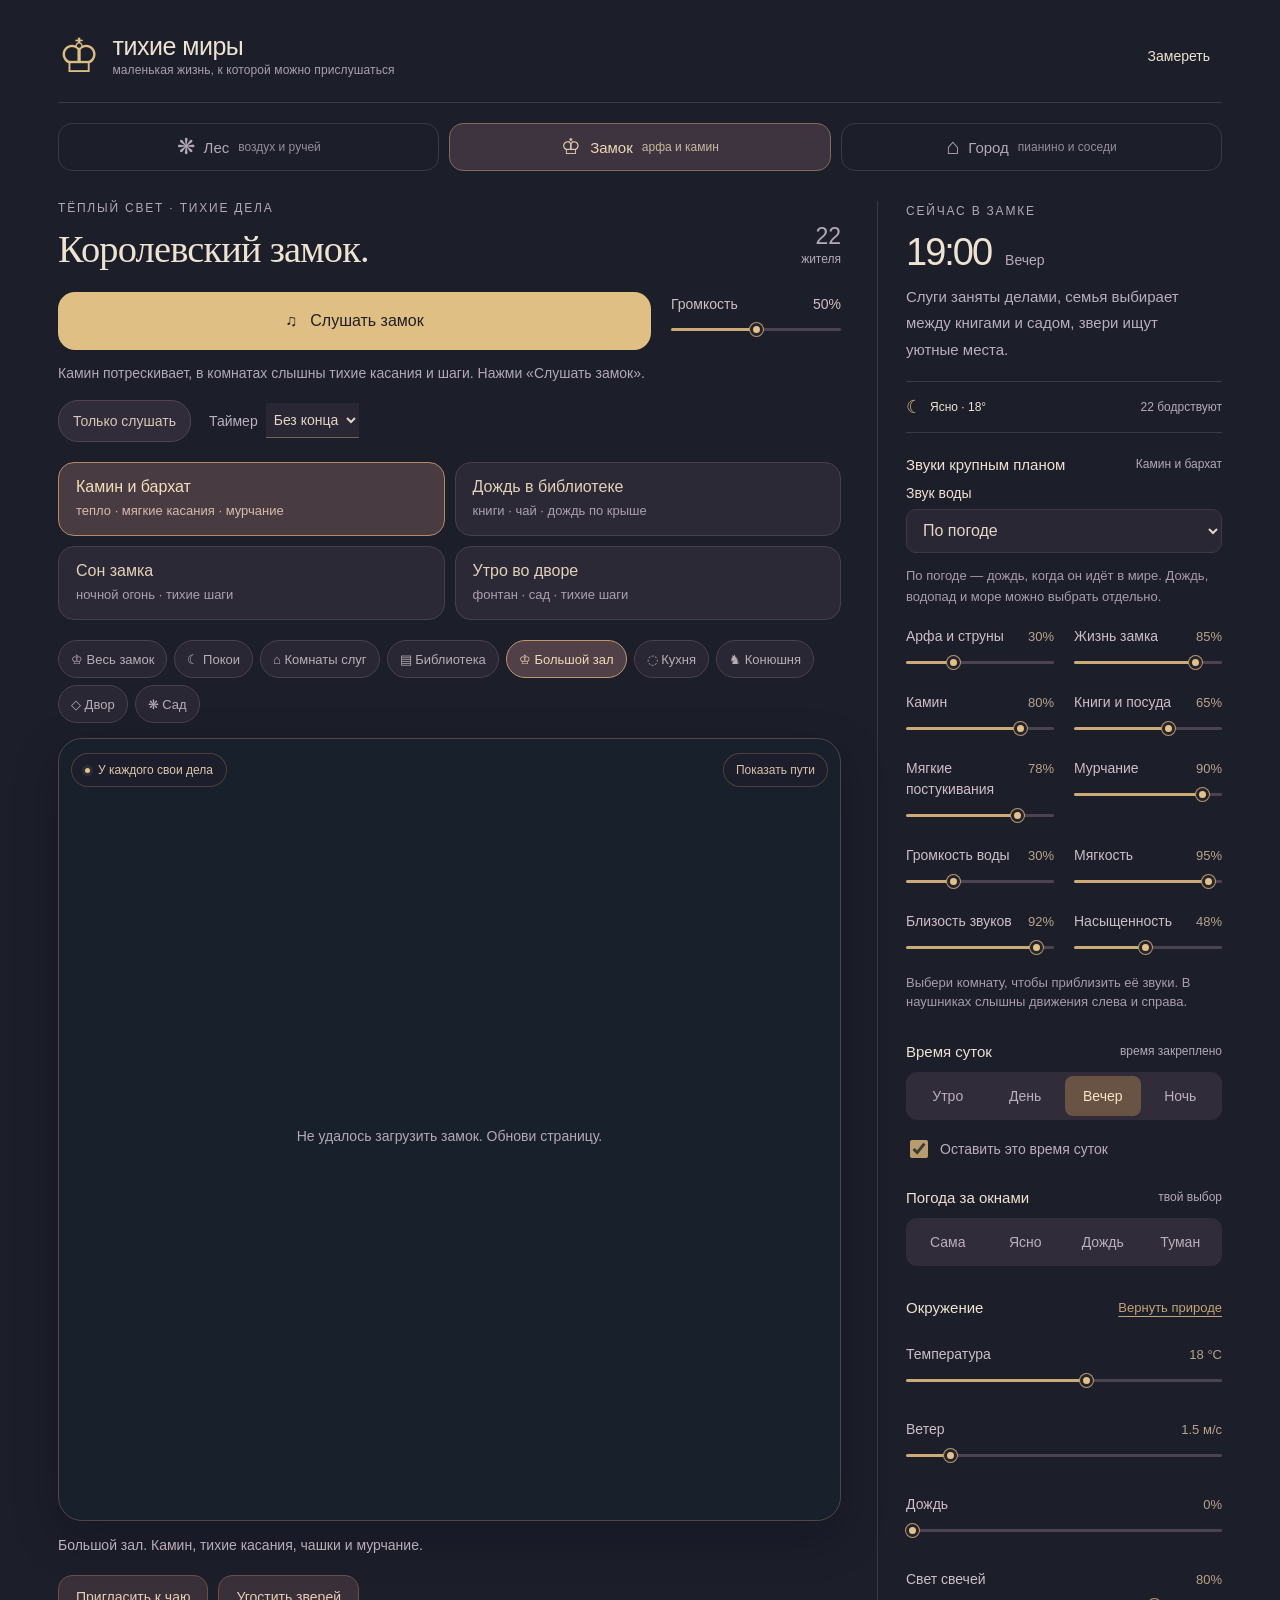
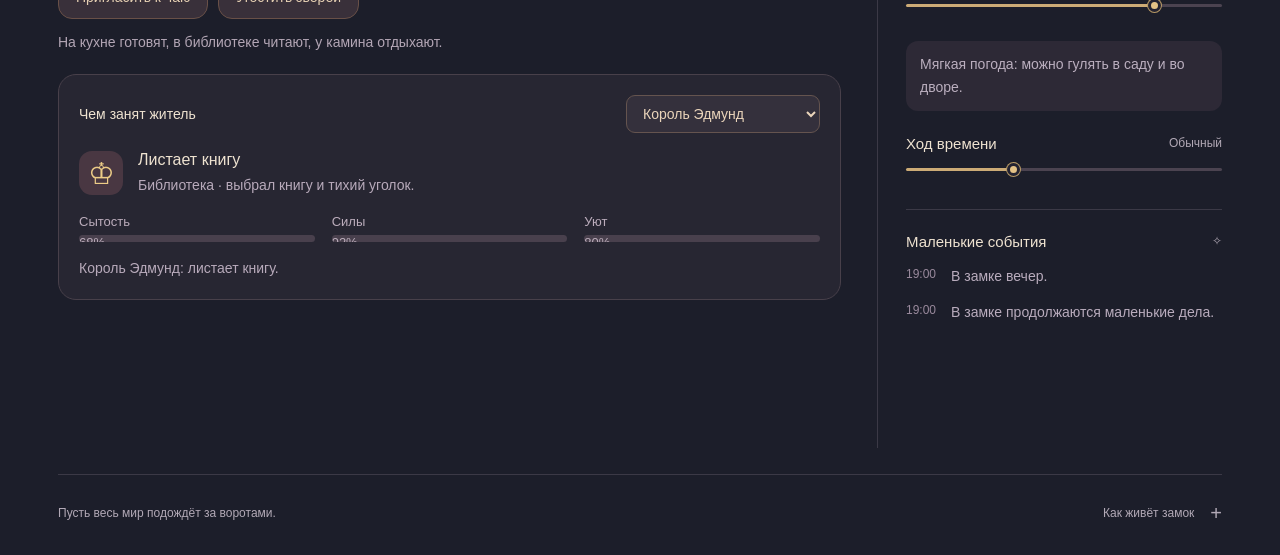
==== castle.html @ cc9b5ae7 "Publish Quiet Worlds: forest, castle and city" ====
<!doctype html>
<html lang="ru">
<head>
 <meta charset="UTF-8"><meta name="viewport" content="width=device-width, initial-scale=1, viewport-fit=cover"><meta name="theme-color" content="#1c1e2a">
 <title>Королевский замок · тихие миры</title><meta name="description" content="Живой миниатюрный замок: королевская семья, слуги и звери. Камин, книги, мягкие постукивания и тихая музыка.">
 <link rel="icon" href="data:image/svg+xml,%3Csvg xmlns='http://www.w3.org/2000/svg' viewBox='0 0 48 48'%3E%3Crect width='48' height='48' rx='12' fill='%23252736'/%3E%3Cpath d='m9 16 8 6 7-12 7 12 8-6-4 20H13Z' fill='%23ddbd83'/%3E%3C/svg%3E">
 <link rel="stylesheet" href="style.css?v=6"><link rel="stylesheet" href="castle.css?v=6"><script type="module" src="castle-app.js?v=11"></script>
<!-- Yandex.Metrika counter -->
<script type="text/javascript">
    (function(m,e,t,r,i,k,a){
        m[i]=m[i]||function(){(m[i].a=m[i].a||[]).push(arguments)};
        m[i].l=1*new Date();
        for (var j = 0; j < document.scripts.length; j++) {if (document.scripts[j].src === r) { return; }}
        k=e.createElement(t),a=e.getElementsByTagName(t)[0],k.async=1,k.src=r,a.parentNode.insertBefore(k,a)
    })(window, document,'script','https://mc.yandex.ru/metrika/tag.js?id=113103435', 'ym');

    ym(113103435, 'init', {ssr:true, webvisor:true, clickmap:true, ecommerce:"dataLayer", referrer: document.referrer, url: location.href, accurateTrackBounce:true, trackLinks:true});
</script>
<!-- /Yandex.Metrika counter -->
</head>
<body class="castle-page">
<noscript><div><img src="https://mc.yandex.ru/watch/113103435" style="position:absolute; left:-9999px;" alt="" /></div></noscript>
<div class="app-shell">
 <header class="masthead"><a class="wordmark" href="./"><span class="mark" aria-hidden="true">♔</span><span>тихие миры<span class="wordmark-sub">маленькая жизнь, к которой можно прислушаться</span></span></a><button class="quiet-button" id="pause" aria-pressed="false">Замереть</button></header>
 <nav class="world-navigation" aria-label="Выбрать мир"><a href="./"><span aria-hidden="true">❋</span> Лес <small>воздух и ручей</small></a><a href="castle.html" aria-current="page"><span aria-hidden="true">♔</span> Замок <small>арфа и камин</small></a><a href="city.html"><span aria-hidden="true">⌂</span> Город <small>пианино и соседи</small></a></nav>
 <main class="world-layout">
 <section class="world-section" aria-label="Жизнь замка">
  <div class="world-heading"><div><p class="eyebrow">ТЁПЛЫЙ СВЕТ · ТИХИЕ ДЕЛА</p><h1>Королевский замок.</h1></div><div class="world-number"><span>22</span><span>жителя</span></div></div>
  <div class="listen-bar"><button class="listen-button" id="listen" aria-pressed="false"><span aria-hidden="true">♫</span><span id="listen-text">Слушать замок</span></button><div class="volume-control"><label for="volume">Громкость <output id="volume-value">50%</output></label><input id="volume" type="range" min="0" max="100" value="50"></div></div>
  <p class="audio-note" id="audio-note" role="status">Камин потрескивает, в комнатах слышны тихие касания и шаги. Нажми «Слушать замок».</p>
  <div class="radio-tools"><button class="radio-toggle" id="radio-mode" aria-pressed="false">Только слушать</button><label for="sleep-timer">Таймер <select id="sleep-timer"><option value="0">Без конца</option><option value="15">15 минут</option><option value="30">30 минут</option><option value="60">1 час</option><option value="120">2 часа</option></select></label><output id="timer-left"></output></div>
  <div class="sound-scenes" role="group" aria-label="Атмосфера замка"><button data-preset="hearth" aria-pressed="false"><span>Камин и бархат</span><small>тепло · мягкие касания · мурчание</small></button><button data-preset="library" aria-pressed="false"><span>Дождь в библиотеке</span><small>книги · чай · дождь по крыше</small></button><button data-preset="night" aria-pressed="false"><span>Сон замка</span><small>ночной огонь · тихие шаги</small></button><button data-preset="morning" aria-pressed="false"><span>Утро во дворе</span><small>фонтан · сад · тихие шаги</small></button></div>
  <div class="room-list" id="room-list" role="group" aria-label="Где слушать"></div>
  <div class="scene-wrap castle-scene"><div class="scene-badge"><span class="live-dot"></span><span id="scene-label">В замке вечер</span></div><canvas id="world" width="1000" height="1000" role="img" aria-label="Замок в разрезе с движущимися жителями. Выбери жителя на карте или в списке под ней."></canvas><p class="scene-loading" id="scene-loading">Зажигаем свечи…</p><button class="connections-toggle" id="paths" aria-pressed="false">Показать пути</button></div>
  <p class="focus-description" id="focus-description">Весь замок. Звуки доносятся из разных комнат.</p>
  <div class="castle-actions"><button id="invite-tea">Пригласить к чаю</button><button id="feed-pets">Угостить зверей</button></div><p class="action-note" id="interaction-note" role="status">На кухне готовят, в библиотеке читают, у камина отдыхают.</p>
  <section class="agent-inspector" aria-labelledby="agent-heading"><div class="inspector-top"><h2 id="agent-heading">Чем занят житель</h2><select id="agent-select" aria-label="Выбрать жителя"></select></div><div class="agent-now"><span id="agent-glyph" aria-hidden="true">♔</span><div><p id="agent-action">Читает книгу</p><p id="agent-reason">Выбрал тихий уголок.</p></div></div><div class="needs"><div><span>Сытость</span><meter id="need-food" min="0" max="1" value=".8">80%</meter></div><div><span>Силы</span><meter id="need-energy" min="0" max="1" value=".8">80%</meter></div><div><span>Уют</span><meter id="need-comfort" min="0" max="1" value=".8">80%</meter></div></div><p class="agent-memory" id="agent-memory"></p></section>
 </section>
 <aside class="forest-panel" aria-label="Настройки замка">
  <div class="panel-intro"><p class="eyebrow">СЕЙЧАС В ЗАМКЕ</p><div class="time-row"><span id="clock">19:00</span><span class="time-period" id="period">Вечер</span></div><p class="world-summary" id="world-summary">У каждого есть свои маленькие дела.</p></div>
  <div class="weather-status"><span id="weather-symbol" aria-hidden="true">☾</span><span id="weather-description">Тихий вечер</span><span class="agent-count"><span id="awake-count">22</span> бодрствуют</span></div>
  <section class="control-section sound-mixer"><div class="control-heading"><h2>Звуки крупным планом</h2><span id="preset-name">Камин и бархат</span></div><div class="water-choice"><label for="water-mode">Звук воды</label><select id="water-mode" aria-describedby="water-help"><option value="0">По погоде</option><option value="1">Дождь по крыше</option><option value="2">Лесной водопад</option><option value="3">Морские волны</option><option value="4">Без воды</option></select><p id="water-help" class="range-help">По погоде — дождь, когда он идёт в мире. Дождь, водопад и море можно выбрать отдельно.</p></div><div class="mixer-grid" id="mixer-grid">
<div><label for="music">Арфа и струны <output id="music-value">32%</output></label><input id="music" type="range" min="0" max="100" value="32"></div>
<div><label for="world-volume">Жизнь замка <output id="world-volume-value">85%</output></label><input id="world-volume" type="range" min="0" max="100" value="85"></div>
<div><label for="fire">Камин <output id="fire-value">65%</output></label><input id="fire" type="range" min="0" max="100" value="65"></div>
<div><label for="paper">Книги и посуда <output id="paper-value">80%</output></label><input id="paper" type="range" min="0" max="100" value="80"></div>
<div><label for="fabric">Мягкие постукивания <output id="fabric-value">70%</output></label><input id="fabric" type="range" min="0" max="100" value="70"></div>
<div><label for="pets">Мурчание <output id="pets-value">72%</output></label><input id="pets" type="range" min="0" max="100" value="72"></div>
<div><label for="water">Громкость воды <output id="water-value">15%</output></label><input id="water" type="range" min="0" max="100" value="15"></div>
<div><label for="softness">Мягкость <output id="softness-value">94%</output></label><input id="softness" type="range" min="0" max="100" value="94"></div>
<div><label for="intimacy">Близость звуков <output id="intimacy-value">90%</output></label><input id="intimacy" type="range" min="0" max="100" value="90"></div>
<div><label for="detail">Насыщенность <output id="detail-value">45%</output></label><input id="detail" type="range" min="0" max="100" value="45"></div>
</div><p class="range-help">Выбери комнату, чтобы приблизить её звуки. В наушниках слышны движения слева и справа.</p></section>
  <section class="control-section"><div class="control-heading"><h2>Время суток</h2><span id="time-flow">время закреплено</span></div><div class="segments" role="group" aria-label="Время суток"><button data-time="7" aria-pressed="false">Утро</button><button data-time="13" aria-pressed="false">День</button><button data-time="19" aria-pressed="true">Вечер</button><button data-time="1" aria-pressed="false">Ночь</button></div><label class="check-label" for="hold-time"><input type="checkbox" id="hold-time" checked>Оставить это время суток</label></section>
  <section class="control-section"><div class="control-heading"><h2>Погода за окнами</h2><span id="weather-mode-label">твой выбор</span></div><div class="segments" role="group" aria-label="Погода"><button data-weather="auto" aria-pressed="false">Сама</button><button data-weather="clear" aria-pressed="true">Ясно</button><button data-weather="rain" aria-pressed="false">Дождь</button><button data-weather="fog" aria-pressed="false">Туман</button></div></section>
  <section class="control-section climate-section"><div class="control-heading"><h2>Окружение</h2><button class="text-button" id="auto-climate">Вернуть природе</button></div>
   <label for="temperature">Температура <output id="temperature-value">18 °C</output></label><input id="temperature" type="range" min="-5" max="35" value="18">
   <label for="wind">Ветер <output id="wind-value">1.5 м/с</output></label><input id="wind" type="range" min="0" max="12" step="0.5" value="1.5">
   <label for="rain-level">Дождь <output id="rain-level-value">0%</output></label><input id="rain-level" type="range" min="0" max="100" value="0">
   <label for="candles">Свет свечей <output id="candles-value">72%</output></label><input id="candles" type="range" min="0" max="100" value="72">
   <p class="climate-effect" id="climate-effect">За окнами тихо. Можно выйти в сад.</p>
  </section>
  <section class="control-section rhythm-section"><div class="control-heading"><label for="speed">Ход времени</label><output id="speed-value">Обычный</output></div><input id="speed" type="range" min="0" max="3" step="1" value="1"></section>
  <section class="journal-section"><div class="control-heading"><h2>Маленькие события</h2><span aria-hidden="true">✧</span></div><ol class="event-list" id="events"></ol></section>
 </aside>
 </main>
 <footer><span>Пусть весь мир подождёт за воротами.</span><button class="about-toggle" id="about-toggle" aria-expanded="false" aria-controls="about">Как живёт замок <span aria-hidden="true">+</span></button></footer>
 <section class="about" id="about" hidden><p>22 жителя выбирают занятия по времени суток, усталости, голоду и погоде. Повар готовит чай, дворецкий накрывает на стол, семья приходит в большой зал. Горничные поддерживают порядок, конюхи кормят и расчёсывают лошадей. Жители запоминают встречи.</p><p>Действия жителей звучат короткими касаниями книжной обложки, деревянными постукиваниями, каплями в чашке и мягкими шагами. Между ними остаются паузы. Коты мурлычут, посуда тихо звякает, а дождь стучит по крыше. Дрова негромко потрескивают: мелкие угольки, редкие щелчки и тихое пламя. Музыка складывается из неспешных арфовых мелодий в тёплом мажоре, с мягким завершением фраз и паузами. Это стилизованный синтез звуков без записанных голосов и зацикленной музыкальной дорожки.</p><p>«Близость звуков» приближает тихие детали и уменьшает эхо. «Жизнь замка» регулирует весь немузыкальный слой. Таймер плавно убавляет звук перед выключением.</p><p>Настройки сохраняются в этом браузере. Фоновое воспроизведение и работа при блокировке экрана зависят от браузера и устройства. Если звук прервался, вернись на страницу и нажми «Продолжить слушать».</p></section>
</div>
</body></html>
---- style.css ----
@font-face{font-family:ForestSans;src:local('Avenir Next'),local('Avenir'),local('Segoe UI');font-weight:100 900;font-display:swap}
:root{--paper:#f4f5ed;--ink:#233e32;--muted:#768276;--line:#dfe4d8;--green:#244d39;--lime:#dcecaa;--night:0;color-scheme:light;font-family:ForestSans,'Trebuchet MS',Arial,sans-serif;color:var(--ink);background:var(--paper);font-synthesis:none}
*{box-sizing:border-box}body{margin:0}button,a,input{-webkit-tap-highlight-color:transparent}button,input{font:inherit}button{cursor:pointer;color:inherit}button:disabled{cursor:wait;opacity:.75}button:focus-visible,a:focus-visible,input:focus-visible{outline:3px solid #748d4d;outline-offset:4px}button{border:0}a{color:inherit}.app-shell{max-width:1450px;margin:auto;padding:32px 58px 20px}.masthead{display:flex;align-items:center;justify-content:space-between;padding-bottom:28px;border-bottom:1px solid var(--line)}.wordmark{display:flex;gap:13px;align-items:center;text-decoration:none;font-size:25px;letter-spacing:-1px;font-weight:500}.mark{font-family:Georgia,serif;font-size:47px;font-weight:400;line-height:1;color:#486d3e}.wordmark-sub{display:block;font-size:12px;line-height:1.6;letter-spacing:.1px;font-weight:400;color:var(--muted)}.quiet-button{display:flex;align-items:center;gap:8px;background:transparent;padding:12px;font-size:14px}.quiet-button svg{width:18px;height:18px}.quiet-button[aria-pressed=true]{background:#e3e9d9;border-radius:30px}.world-layout{display:grid;grid-template-columns:minmax(0,1fr) 345px;gap:52px;padding:40px 0 26px}.world-section{min-width:0}.world-heading{display:flex;align-items:flex-end;justify-content:space-between;gap:16px}.eyebrow{font-size:12px;letter-spacing:1.8px;font-weight:500;margin:0 0 13px;color:var(--muted)}h1{font-family:Georgia,'Times New Roman',serif;font-size:clamp(34px,3.45vw,52px);font-weight:400;letter-spacing:-1.4px;line-height:1.1;margin:0}.world-number{font-size:14px;white-space:nowrap;padding-bottom:4px}.world-number span{color:var(--muted)}.scene-wrap{position:relative;isolation:isolate;width:100%;aspect-ratio:1.18;margin-top:16px;border-radius:38px;overflow:hidden;background:#f4f5ed;transition:background 3s}.scene-wrap:before{content:'';position:absolute;z-index:0;inset:3% 5%;border-radius:50%;background:radial-gradient(ellipse,#e8eee0 0%,transparent 69%);pointer-events:none}.scene-wrap canvas{position:absolute;width:100%;height:100%;inset:0;z-index:1;touch-action:manipulation;cursor:crosshair}.scene-badge{position:absolute;left:16px;top:22px;z-index:2;display:flex;gap:8px;align-items:center;background:#ffffffa8;backdrop-filter:blur(12px);padding:9px 13px;border:1px solid #e4e9db;border-radius:30px;font-size:12px;color:#53614c}.live-dot{height:5px;width:5px;border-radius:50%;background:#6e9c47;box-shadow:0 0 0 3px #709d4e13}.touch-hint{position:absolute;bottom:13px;left:50%;transform:translateX(-50%);z-index:3;display:flex;align-items:center;gap:8px;white-space:nowrap;background:#ffffffb5;border:1px solid #e0e6d7;border-radius:30px;padding:10px 16px;font-size:14px;backdrop-filter:blur(9px);transition:background .2s,box-shadow .2s}.touch-hint:hover{background:#fff;box-shadow:0 5px 20px #233e3210}.touch-hint svg{height:18px;width:18px}.scene-loading{position:absolute;left:0;right:0;top:48%;text-align:center;font-size:14px;color:var(--muted);z-index:2}.scene-selected{position:absolute;bottom:64px;left:50%;transform:translateX(-50%);z-index:3;padding:7px 13px;border-radius:16px;color:#f5f9ed;background:#244d39e0;font-size:12px;white-space:nowrap}.night-stars{position:absolute;z-index:2;right:26px;top:30px;font-size:26px;color:#e5efa8;opacity:var(--night);transition:opacity 2s;pointer-events:none}.listen-bar{display:flex;align-items:center;gap:28px;padding:7px 18px 0}.listen-button{flex:1;min-width:230px;display:flex;gap:13px;justify-content:center;align-items:center;min-height:58px;padding:15px 21px;background:var(--green);color:#f5f9ed;border-radius:17px;font-size:16px;transition:background .2s,transform .2s}.listen-button:hover{background:#365e42;transform:translateY(-1px)}.listen-button svg{width:21px;height:21px;flex-shrink:0}.listen-arrow{font-size:22px;margin-left:auto;color:#cee998}.listen-button[aria-pressed=true]{background:#d8eaaa;color:#28432d}.volume-control{width:170px;flex-shrink:0}.volume-control label{display:flex;align-items:center;justify-content:space-between;font-size:12px;margin-bottom:5px;color:#66745e}.volume-control output{font-variant-numeric:tabular-nums;color:var(--ink)}input[type=range]{-webkit-appearance:none;appearance:none;background:transparent;cursor:pointer;height:26px;width:100%;margin:0;accent-color:#577749;--fill:45%}input[type=range]::-webkit-slider-runnable-track{height:3px;border-radius:5px;background:linear-gradient(to right,#789257 0 var(--fill),#d8dfce var(--fill) 100%)}input[type=range]::-moz-range-track{height:3px;background:#d8dfce;border-radius:5px}input[type=range]::-moz-range-progress{height:3px;background:#789257}input[type=range]::-webkit-slider-thumb{-webkit-appearance:none;width:13px;height:13px;margin-top:-5px;border-radius:50%;background:#577749;border:3px solid var(--paper);box-shadow:0 0 0 1px #718957}input[type=range]::-moz-range-thumb{width:9px;height:9px;border-radius:50%;background:#577749;border:2px solid var(--paper)}.audio-note{font-size:12px;color:var(--muted);margin:13px 18px 0;line-height:1.6;min-height:20px}.forest-panel{border-left:1px solid var(--line);padding-left:34px;align-self:stretch}.panel-intro .eyebrow{margin-top:3px}.time-row{display:flex;align-items:baseline;gap:14px;margin-top:18px}.time-row>span:first-child{font-size:43px;font-weight:400;letter-spacing:-2px;font-variant-numeric:tabular-nums}.time-period{font-size:14px;color:#728067}.world-summary{font-size:14px;line-height:1.75;min-height:48px;margin:10px 0 18px;color:#65745e;max-width:290px}.weather-status{display:flex;align-items:center;gap:8px;font-size:12px;padding:14px 0;border-top:1px solid var(--line);border-bottom:1px solid var(--line)}#weather-symbol{font-size:18px;color:#8c9d4c}#weather-description{flex:1}.agent-count{color:var(--muted);white-space:nowrap}.control-section{padding-top:24px}.control-heading{display:flex;align-items:center;justify-content:space-between;gap:8px;margin-bottom:12px}.control-heading h2,.control-heading label{font-size:14px;font-weight:500;margin:0}.control-heading>span,.control-heading>output{font-size:12px;color:var(--muted)}.segments{display:grid;grid-template-columns:repeat(4,minmax(0,1fr));background:#e9eddf;border-radius:11px;padding:4px;gap:2px}.segments button{padding:10px 2px;min-height:40px;border-radius:8px;background:transparent;font-size:12px;color:#68765d;transition:background .2s,color .2s,box-shadow .2s}.segments button:hover{background:#f6f8f0}.segments button.selected{background:#fff;color:var(--green);box-shadow:0 1px 4px #20311912}.rhythm-section{padding-top:24px}.rhythm-section .control-heading{margin-bottom:5px}.range-caption{display:flex;justify-content:space-between;font-size:12px;color:#839078}.journal-section{margin-top:26px;padding-top:23px;border-top:1px solid var(--line)}.journal-section .control-heading{margin-bottom:8px}.control-heading .journal-flower{color:#80944e;font-size:24px;line-height:18px}.event-list{list-style:none;margin:0;padding:0;min-height:137px}.event-list li{display:grid;grid-template-columns:35px 1fr;gap:10px;font-size:12px;line-height:1.6;padding:7px 0;color:#52624b;animation:arrive .5s ease both}.event-list time{font-variant-numeric:tabular-nums;color:#929c88}.forest-note{display:flex;gap:12px;align-items:center;color:#7b896f;margin-top:14px}.forest-note>span{font-size:36px;line-height:1;color:#91a369}.forest-note p{font-size:12px;line-height:1.6;margin:0}footer{border-top:1px solid var(--line);padding:19px 0 2px;display:flex;align-items:center;justify-content:space-between;gap:15px;color:var(--muted);font-size:12px}.about-toggle{padding:8px 0;background:transparent;font-size:12px;display:flex;gap:16px;align-items:center}.about-toggle span{font-size:20px}.about{max-width:750px;font-size:14px;line-height:1.8;color:#6b7862;margin-top:15px}.credit{font-size:12px}.is-paused .live-dot{background:#b39157}.is-night .scene-badge{color:#d4ddc1;background:#243f34b0;border-color:#52655466}.is-night .touch-hint{background:#344b3ee6;color:#edf1dc;border-color:#74846577}.is-night .scene-wrap{background:#293d35}.is-night .scene-wrap:before{background:none}button svg{pointer-events:none}[hidden]{display:none!important}@keyframes arrive{from{opacity:0;transform:translateY(4px)}to{opacity:1;transform:translateY(0)}}
@media(min-width:1450px){.scene-wrap{aspect-ratio:1.28}.world-layout{gap:65px}}
@media(max-width:1100px){.app-shell{padding:25px 30px 18px}.world-layout{gap:28px;grid-template-columns:minmax(0,1fr) 310px}.forest-panel{padding-left:25px}.listen-bar{gap:18px;padding-inline:0}.volume-control{width:115px}.listen-button{min-width:190px}.scene-wrap{aspect-ratio:1}.audio-note{margin-inline:0}}
@media(max-width:780px){.app-shell{padding:21px 22px 22px}.masthead{padding-bottom:19px}.wordmark{font-size:23px}.wordmark-sub{font-size:12px}.mark{font-size:40px}.quiet-button{padding:10px 2px 10px 10px}.quiet-button span{font-size:12px}.world-layout{display:block;padding-top:29px}.world-heading .eyebrow{font-size:12px;letter-spacing:1.5px;margin-bottom:9px}h1{font-size:39px}.world-number{font-size:12px}.scene-wrap{aspect-ratio:1.1;margin-top:8px;border-radius:28px}.scene-badge{top:15px;left:4px;font-size:12px;padding:7px 10px}.listen-bar{gap:19px;margin-top:12px}.listen-button{min-width:0;min-height:55px;font-size:14px;padding:14px 16px;gap:10px;border-radius:14px}.listen-arrow{font-size:19px}.volume-control{width:110px}.audio-note{font-size:12px;margin-top:11px}.forest-panel{border-left:0;padding:28px 0 0;margin-top:26px;border-top:1px solid var(--line);display:grid;grid-template-columns:1fr 1fr;column-gap:25px}.panel-intro{grid-column:1/-1;position:relative}.panel-intro .eyebrow{margin-bottom:10px}.time-row{margin:0;position:absolute;right:0;top:-4px;gap:8px}.time-row>span:first-child{font-size:31px;letter-spacing:-1px}.time-period{font-size:12px}.world-summary{max-width:none;min-height:0;margin:18px 0 16px;font-size:14px}.weather-status{grid-column:1/-1;font-size:12px}.control-section{padding-top:24px}.control-heading{align-items:baseline}.control-heading>span{display:none}.control-heading h2{font-size:14px}.segments{gap:0;padding:3px;border-radius:10px}.segments button{font-size:12px;min-height:42px;padding:9px 0}.rhythm-section{grid-column:1/-1}.rhythm-section .control-heading>output{display:block}.journal-section{grid-column:1/-1;margin-top:23px}.event-list{min-height:130px}.event-list li{font-size:14px;grid-template-columns:41px 1fr}.event-list time{font-size:12px}.forest-note{grid-column:1/-1;margin-top:9px}.forest-note p br{display:none}footer{align-items:flex-start;flex-direction:column;gap:4px;font-size:12px;padding-top:16px}.about-toggle{min-height:36px}.night-stars{right:16px;top:22px}}
@media(max-width:390px){.app-shell{padding-inline:16px}h1{font-size:35px}.wordmark-sub{max-width:175px;font-size:12px;letter-spacing:-.3px}.forest-panel{column-gap:14px}.time-period{display:none}.listen-bar{gap:12px}.volume-control{width:92px}.listen-arrow{display:none}.listen-button{padding-inline:12px}.scene-badge{max-width:90%}.touch-hint{font-size:12px}}
@media(prefers-reduced-motion:reduce){*,*:before,*:after{animation:none!important;transition:none!important}}
.segments button{font-size:14px}.volume-control label{font-size:14px}.audio-note{font-size:14px}.event-list li{font-size:14px}.event-list time{font-size:12px}.world-summary{font-size:15px}.forest-note p{font-size:14px}.control-heading h2,.control-heading label{font-size:15px}.touch-hint{font-size:14px}
@media(max-width:780px){.control-section{grid-column:1/-1}.control-heading>span{display:block}.segments button{font-size:14px}.listen-button{font-size:15px}.audio-note{font-size:13px}.control-heading h2,.control-heading label{font-size:15px}.forest-note p{font-size:14px}.volume-control label{font-size:12px}}
.world-heading h1{font-size:clamp(32px,3.1vw,45px)}.world-number{display:flex;flex-direction:column;align-items:flex-end;gap:2px;font-size:23px}.world-number span:last-child{font-size:12px}.connections-toggle{position:absolute;z-index:4;right:13px;top:20px;background:#173c30c9;color:#e4edc8;border:1px solid #b0c59a50;border-radius:20px;padding:9px 12px;font-size:12px}.connections-toggle[aria-pressed=false]{background:#eef1e3cf;color:#415839}.scene-badge{background:#193d30ce;color:#dbe8bd;border-color:#b0c59a50}.scene-wrap{background:#ced5c8}.species-legend{display:flex;flex-wrap:wrap;gap:8px 17px;padding:22px 18px 16px;color:#64725c;font-size:12px}.species-legend span{display:flex;align-items:center;gap:5px}.species-legend i{font-style:normal;font-size:17px;text-shadow:0 0 1px #29412b}.agent-inspector{margin:0 18px;padding:20px;background:#e8eedf;border:1px solid #d9e2cb;border-radius:18px}.inspector-top{display:flex;align-items:center;justify-content:space-between;gap:12px}.inspector-top h2{font-size:14px;font-weight:500;margin:0}.inspector-top select{border:1px solid #d5ddc8;border-radius:9px;background:#f8faef;padding:9px 12px;color:#365134;font-size:14px;max-width:180px}.agent-now{display:flex;align-items:center;gap:15px;margin:18px 0}.agent-now>span{height:44px;width:44px;display:grid;place-items:center;flex-shrink:0;border-radius:13px;background:#264b37;font-size:30px;color:#dae899}.agent-now p{margin:0;font-size:16px}#agent-reason{margin-top:5px;font-size:13px;line-height:1.6;color:#6d7b61}.needs{display:grid;grid-template-columns:repeat(3,1fr);gap:17px}.needs>div{display:flex;flex-direction:column;gap:6px;font-size:12px;color:#708063}meter{width:100%;height:7px;border:0;appearance:none;-webkit-appearance:none;background:#d5dec8;border-radius:5px;overflow:hidden}meter::-webkit-meter-bar{background:#d5dec8;border:0;height:6px;border-radius:5px}meter::-webkit-meter-optimum-value{background:#829e5e}meter::-moz-meter-bar{background:#829e5e}.agent-memory{font-size:12px;color:#6a795b;line-height:1.6;margin:15px 0 0}.ecosystem-pulse{display:grid;grid-template-columns:1fr 1fr;gap:16px;padding-top:16px}.ecosystem-pulse>div{display:flex;align-items:center;justify-content:space-between;font-size:12px;color:#7d896e}.ecosystem-pulse strong{font-weight:500;font-size:14px;color:#526b40;font-variant-numeric:tabular-nums}.sound-mixer{padding-bottom:4px}.sound-mixer>label{display:flex;justify-content:space-between;align-items:center;font-size:14px;color:#647658;margin-top:8px}.sound-mixer output{font-size:12px;color:#879376}.journal-section{margin-top:22px}.event-list{min-height:190px}.event-list li{cursor:pointer}.event-list li:hover{color:#254d36}.scene-wrap .night-stars{display:none}.time-row>span:first-child{font-size:38px}.world-summary{min-height:0}.panel-intro .time-row{margin-top:10px}
@media(max-width:1100px){.connections-toggle{top:58px;right:10px}.agent-inspector{margin-inline:0}.species-legend{padding-inline:0}}
@media(max-width:780px){.world-heading h1{font-size:34px;letter-spacing:-1px;max-width:260px}.world-number{font-size:23px}.scene-wrap{aspect-ratio:1}.connections-toggle{top:13px;right:5px;padding:8px 10px}.scene-badge{max-width:calc(100% - 125px);line-height:1.4;font-size:11px}.inspector-top{flex-wrap:wrap}.inspector-top select{max-width:none;flex:1;min-width:130px}.inspector-top h2{font-size:14px}.agent-inspector{padding:16px}.species-legend{gap:7px 13px;font-size:12px}.agent-now p{font-size:16px}.needs{gap:12px}.ecosystem-pulse{grid-column:1/-1}.sound-mixer{grid-column:1/-1;display:grid;grid-template-columns:1fr 1fr;gap:0 22px}.sound-mixer .control-heading{grid-column:1/-1}.sound-mixer>label:nth-of-type(1){grid-column:1;grid-row:2}.sound-mixer>input:nth-of-type(1){grid-column:1;grid-row:3}.sound-mixer>label:nth-of-type(2){grid-column:2;grid-row:2}.sound-mixer>input:nth-of-type(2){grid-column:2;grid-row:3}.panel-intro .time-row{margin-top:0}.event-list{min-height:160px}.world-layout{padding-bottom:20px}}
/* Radio: the play control and sound scenes are the first activity on the page. */
.world-heading{margin-bottom:22px}.listen-bar{padding:0;gap:20px}.audio-note{margin:12px 0 0;font-size:14px;line-height:1.6}.radio-tools{display:flex;align-items:center;flex-wrap:wrap;gap:10px 18px;margin:15px 0 20px;font-size:14px}.radio-tools label{display:flex;align-items:center;gap:8px;color:#66765e}.radio-tools select{font:inherit;color:var(--ink);background:transparent;border:0;border-bottom:1px solid #bccbb0;padding:8px 4px}.radio-tools output{color:#708168;font-size:13px}.radio-toggle{background:#e3ead8;border:1px solid #d2dec6;border-radius:20px;padding:10px 14px;font-size:14px;min-height:42px}.radio-toggle[aria-pressed=true]{background:#dbe8cb}.sound-scenes{display:grid;grid-template-columns:repeat(2,minmax(0,1fr));gap:10px;margin-bottom:20px}.sound-scenes button{padding:15px 17px;min-height:74px;text-align:left;border-radius:16px;border:1px solid #d8e1ce;background:#eef2e7;transition:background .25s,border-color .25s}.sound-scenes span{display:block;font-size:16px;color:#355037}.sound-scenes small{display:block;font-size:13px;margin-top:6px;line-height:1.4;color:#76816c}.sound-scenes button[aria-pressed=true]{background:#254c38;border-color:#254c38}.sound-scenes button[aria-pressed=true] span{color:#eff3df}.sound-scenes button[aria-pressed=true] small{color:#c1d0af}.scene-wrap{margin-top:0}.world-actions{display:flex;align-items:center;gap:14px;margin:15px 0 5px}.world-actions button{border-radius:22px;padding:11px 15px;border:1px solid #d0ddc3;background:#e9efdf;flex-shrink:0;font-size:14px}.world-actions span{font-size:13px;line-height:1.5;color:#76816c}.sound-mixer{display:block}.mixer-grid{display:grid;grid-template-columns:repeat(2,minmax(0,1fr));gap:9px 20px}.mixer-grid .wide{grid-column:1/-1}.mixer-grid label,.climate-section>label{display:flex;align-items:baseline;justify-content:space-between;gap:8px;font-size:14px;color:#52674a;line-height:1.5}.mixer-grid output,.climate-section output{font-size:13px;color:#738765;white-space:nowrap;font-variant-numeric:tabular-nums}.mixer-grid input{height:32px}.range-help{font-size:13px;line-height:1.5;color:#7b896e;margin:0 0 3px}.check-label{display:flex;align-items:center;gap:9px;margin-top:13px;font-size:14px;color:#637558;cursor:pointer;min-height:32px}.check-label input{width:18px;height:18px;accent-color:#4d7040;flex-shrink:0}.climate-section>label{margin-top:18px}.climate-section input[type=range]{height:32px}.text-button{background:transparent;color:#567346;padding:8px 0;font-size:13px;text-decoration:underline;text-underline-offset:4px;min-height:36px}.climate-effect{font-size:14px;line-height:1.65;color:#6e7d62;background:#e9efdf;border-radius:12px;padding:12px 14px;margin:15px 0 0}.radio-mode .agent-inspector,.radio-mode .species-legend,.radio-mode .journal-section,.radio-mode .ecosystem-pulse{display:none}.radio-mode .forest-note{margin-top:24px}.radio-mode .connections-toggle{opacity:.85}select:focus-visible{outline:3px solid #748d4d;outline-offset:3px}.control-heading>span{font-size:13px;line-height:1.4;text-align:right}.scene-badge{font-size:12px}.world-layout{padding-top:30px}
@media(max-width:780px){.world-layout{padding-top:24px}.world-heading{margin-bottom:20px}.world-heading h1{font-size:38px}.listen-bar{position:relative;margin-top:0;gap:16px}.listen-button{min-height:55px;font-size:16px}.volume-control{width:100px}.volume-control label{font-size:13px;flex-wrap:wrap;gap:3px}.radio-tools{gap:7px 13px;margin:10px 0 16px}.radio-tools label{font-size:13px}.radio-toggle{font-size:13px;padding:9px 12px}.sound-scenes{gap:8px;margin-bottom:16px}.sound-scenes button{padding:13px 12px;min-height:78px}.sound-scenes span{font-size:15px}.sound-scenes small{font-size:12px}.forest-panel{margin-top:23px;padding-top:24px}.sound-mixer{display:block}.mixer-grid{gap:10px 22px}.mixer-grid label,.climate-section>label{font-size:15px}.world-actions{flex-wrap:wrap;gap:8px}.world-actions span{font-size:13px}.world-actions button{min-height:42px}.radio-mode .scene-wrap{aspect-ratio:1.12}.radio-mode .world-actions{margin-bottom:0}.climate-section{grid-column:1/-1}.climate-effect{font-size:14px}.wordmark-sub{font-size:12px}.scene-badge{font-size:12px}.radio-tools output:empty{display:none}}
@media(max-width:380px){.sound-scenes span{font-size:14px}.sound-scenes button{padding-inline:10px}.radio-tools{column-gap:10px}.radio-tools label{gap:3px}.world-heading h1{font-size:34px}}
.world-navigation{display:flex;gap:10px;flex-wrap:wrap;padding-top:20px}.world-navigation a{display:flex;align-items:center;gap:9px;padding:12px 16px;min-height:46px;text-decoration:none;font-size:15px;border:1px solid var(--line);border-radius:14px;color:var(--muted)}.world-navigation a[aria-current=page]{background:#e1ebd6;color:#365231;border-color:#ceddc0}.world-navigation a>span{font-size:22px;line-height:1}.world-navigation small{font-size:12px;opacity:.8}.sound-scenes .immersion-preset{grid-column:1/-1;min-height:64px;background:#e3ead8}.sound-scenes .immersion-preset[aria-pressed=true]{background:#254c38}.world-navigation a:focus-visible{outline:3px solid #a7ae89;outline-offset:3px}
@media(max-width:780px){.world-navigation{display:grid;grid-template-columns:1fr 1fr;gap:8px;padding-top:17px}.world-navigation a{padding:10px 11px;font-size:14px;flex-wrap:wrap;gap:5px 7px;line-height:1.45}.world-navigation small{flex-basis:100%;padding-left:25px}.world-navigation a>span{font-size:18px}.sound-scenes .immersion-preset span{font-size:16px}}
/* Three radio destinations stay within one row on phones. */
.world-navigation a{flex:1;justify-content:center}.world-navigation small{white-space:nowrap}
@media(max-width:780px){.world-navigation{grid-template-columns:repeat(3,minmax(0,1fr))}.world-navigation a{padding:10px 5px;justify-content:center;font-size:14px}.world-navigation small{padding-left:0;text-align:center;font-size:10px;line-height:1.4}.world-navigation a>span{font-size:17px}}

.water-choice{display:grid;grid-template-columns:1fr;gap:8px;margin:0 0 18px}.water-choice>label{font-size:14px;color:var(--ink)}.water-choice select{width:100%;min-height:44px;padding:10px 12px;font:inherit;font-size:16px;border:1px solid var(--line);border-radius:10px;color:var(--ink);background:var(--paper)}.water-choice .range-help{font-size:13px;line-height:1.6;margin:0;color:var(--muted)}
---- castle.css ----
body.castle-page{--paper:#1c1e2a;--ink:#eee2d0;--muted:#b2a9b6;--line:#3b3946;--green:#b18b55;--lime:#e3c693;color-scheme:dark;color:var(--ink);background:var(--paper)}.castle-page .masthead{padding-bottom:22px}.castle-page .mark{color:#dbbd86}.castle-page .wordmark{letter-spacing:-.5px}.castle-page .wordmark-sub{max-width:330px;color:#a99fb0}.castle-page .world-navigation a[aria-current=page]{background:#3d3440;border-color:#826b55;color:#ecd7b4}.castle-page .world-heading h1{font-size:clamp(30px,3vw,43px);letter-spacing:-.8px}.castle-page .world-number{color:#d7b77b}.castle-page .listen-button{color:#211e26;background:#e0bf85}.castle-page .listen-button:hover{background:#ebcfa0}.castle-page .listen-button[aria-pressed=true]{background:#4d4350;color:#f0ddbc;border:1px solid #80664f}.castle-page .volume-control label,.castle-page .volume-control output{color:#cec1c4}.castle-page input[type=range]::-webkit-slider-runnable-track{background:linear-gradient(to right,#ccab76 0 var(--fill),#4b4350 var(--fill) 100%)}.castle-page input[type=range]::-webkit-slider-thumb{background:#e4c286;box-shadow:0 0 0 1px #b79965;border-color:#242331}.castle-page input[type=range]::-moz-range-track{background:#4b4350}.castle-page input[type=range]::-moz-range-progress{background:#ccab76}.castle-page input[type=range]::-moz-range-thumb{background:#e4c286;border-color:#242331}.castle-page .radio-tools label,.castle-page .radio-tools output{color:#bcb0be}.castle-page select{color:#e4d5c4;background:#292734}.castle-page .radio-tools select{border-bottom-color:#746353}.castle-page .radio-toggle{background:#302c3a;border-color:#514450;color:#d9c6b6}.castle-page .radio-toggle[aria-pressed=true]{background:#433642}.castle-page .sound-scenes button{background:#2b2936;border-color:#46404c}.castle-page .sound-scenes span{color:#e3d1b9}.castle-page .sound-scenes small{color:#aaa0af}.castle-page .sound-scenes button[aria-pressed=true]{background:#493b42;border-color:#b48b60}.castle-page .sound-scenes button[aria-pressed=true] span{color:#f3dfbb}.castle-page .sound-scenes button[aria-pressed=true] small{color:#d4bcac}.room-list{display:flex;flex-wrap:wrap;gap:7px;margin:0 0 15px}.room-list button{border:1px solid #4a414e;border-radius:20px;background:#292733;color:#b8aeba;padding:9px 12px;font-size:13px;min-height:38px}.room-list button[aria-pressed=true]{border-color:#bd986c;background:#514047;color:#f0d9b6}.castle-page .castle-scene{aspect-ratio:1;background:#18202b;border-radius:24px;border:1px solid #51444b;box-shadow:0 16px 45px #06081240;isolation:isolate}.castle-page .castle-scene:before{display:none}.castle-page .scene-badge{background:#201f2ccc;border-color:#92755465;color:#dec9a8;top:14px;left:12px}.castle-page .connections-toggle{background:#201f2ccc;border-color:#92755465;color:#d7c3a9;top:14px;right:12px}.castle-page .connections-toggle[aria-pressed=true]{background:#624a42}.focus-description{font-size:14px;line-height:1.6;color:#cbbdca;margin:13px 0 18px}.castle-actions{display:flex;gap:10px;flex-wrap:wrap}.castle-actions button{padding:12px 17px;min-height:44px;font-size:14px;border-radius:14px;border:1px solid #695047;background:#39303a;color:#e5cfb2}.action-note{font-size:14px;line-height:1.6;color:#b3a6b5;margin:12px 0 20px;min-height:23px}.castle-page .agent-inspector{margin:0;background:#272632;border-color:#48404a}.castle-page .inspector-top select{border-color:#65544f;background:#34303c;color:#ebd5bb;max-width:240px}.castle-page .agent-now>span{background:#493742}.castle-page #agent-reason,.castle-page .agent-memory{color:#b8aabb;font-size:14px}.castle-page .needs>div{color:#bcadbc;font-size:13px}.castle-page meter,.castle-page meter::-webkit-meter-bar{background:#49404d}.castle-page meter::-webkit-meter-optimum-value{background:#be996d}.castle-page meter::-moz-meter-bar{background:#be996d}.castle-page .world-summary{color:#b9aebd;font-size:15px}.castle-page .time-period,.castle-page .agent-count{color:#b7aabc}.castle-page #weather-symbol{color:#ddbd8a}.castle-page .mixer-grid label,.castle-page .climate-section>label{color:#cdbec8}.castle-page .mixer-grid output,.castle-page .climate-section output{color:#b7a489}.castle-page .range-help{color:#a89cad;font-size:13px;margin-top:5px}.castle-page .segments{background:#302c39}.castle-page .segments button{color:#bbaeBD}.castle-page .segments button:hover{background:#403641}.castle-page .segments button.selected{background:#695345;color:#f8e5c1;box-shadow:none}.castle-page .check-label{color:#bcadbd}.castle-page input[type=checkbox]{accent-color:#b99b6d}.castle-page .climate-effect{background:#2d2936;color:#bbafbf}.castle-page .text-button{color:#c2a477}.castle-page .event-list li{color:#b9acbd}.castle-page .event-list li:hover{color:#f1d6b0}.castle-page .event-list time{color:#9a8a9d}.castle-page .about{color:#b9adbd}.castle-page .quiet-button[aria-pressed=true]{background:#483643}.castle-page :focus-visible{outline-color:#dabb80}.castle-page .world-layout{gap:36px}.castle-page .forest-panel{padding-left:28px}.castle-page .control-heading>span{font-size:12px}.castle-page .live-dot{background:#dec394;box-shadow:0 0 0 3px #dec39416}.castle-page .sound-mixer{padding-top:23px}
@media(max-width:1100px){.castle-page .world-layout{gap:25px}.castle-page .forest-panel{padding-left:23px}.castle-page .scene-badge{font-size:12px;max-width:calc(100% - 133px)}.castle-page .connections-toggle{font-size:12px}}
@media(max-width:780px){.castle-page .wordmark{font-size:22px}.castle-page .wordmark-sub{font-size:12px;max-width:210px;line-height:1.5}.castle-page .world-heading h1{font-size:33px;max-width:265px}.castle-page .forest-panel{padding-left:0}.castle-page .scene-badge{top:10px;left:8px;padding:7px 9px}.castle-page .connections-toggle{top:10px;right:8px;padding:8px 9px}.castle-page .world-layout{padding-top:25px}.castle-page .castle-scene,.castle-page.radio-mode .castle-scene{aspect-ratio:1}.room-list{flex-wrap:nowrap;overflow-x:auto;padding:3px 2px 9px;scrollbar-width:thin;scrollbar-color:#6f594e transparent}.room-list button{white-space:nowrap;flex-shrink:0;font-size:14px}.castle-page .agent-inspector{padding:17px}.castle-page .inspector-top select{max-width:100%;width:100%;flex-basis:100%;font-size:15px}.castle-page .mixer-grid label{font-size:14px;flex-wrap:wrap}.castle-page .mixer-grid{gap:12px 24px}.castle-page .listen-button{font-size:16px}.castle-page .audio-note{font-size:14px}.castle-page .time-row>span:first-child{font-size:30px}.castle-actions button{flex:1;padding-inline:11px}.castle-page .world-number{font-size:22px}.castle-page .sound-scenes span{font-size:15px}}
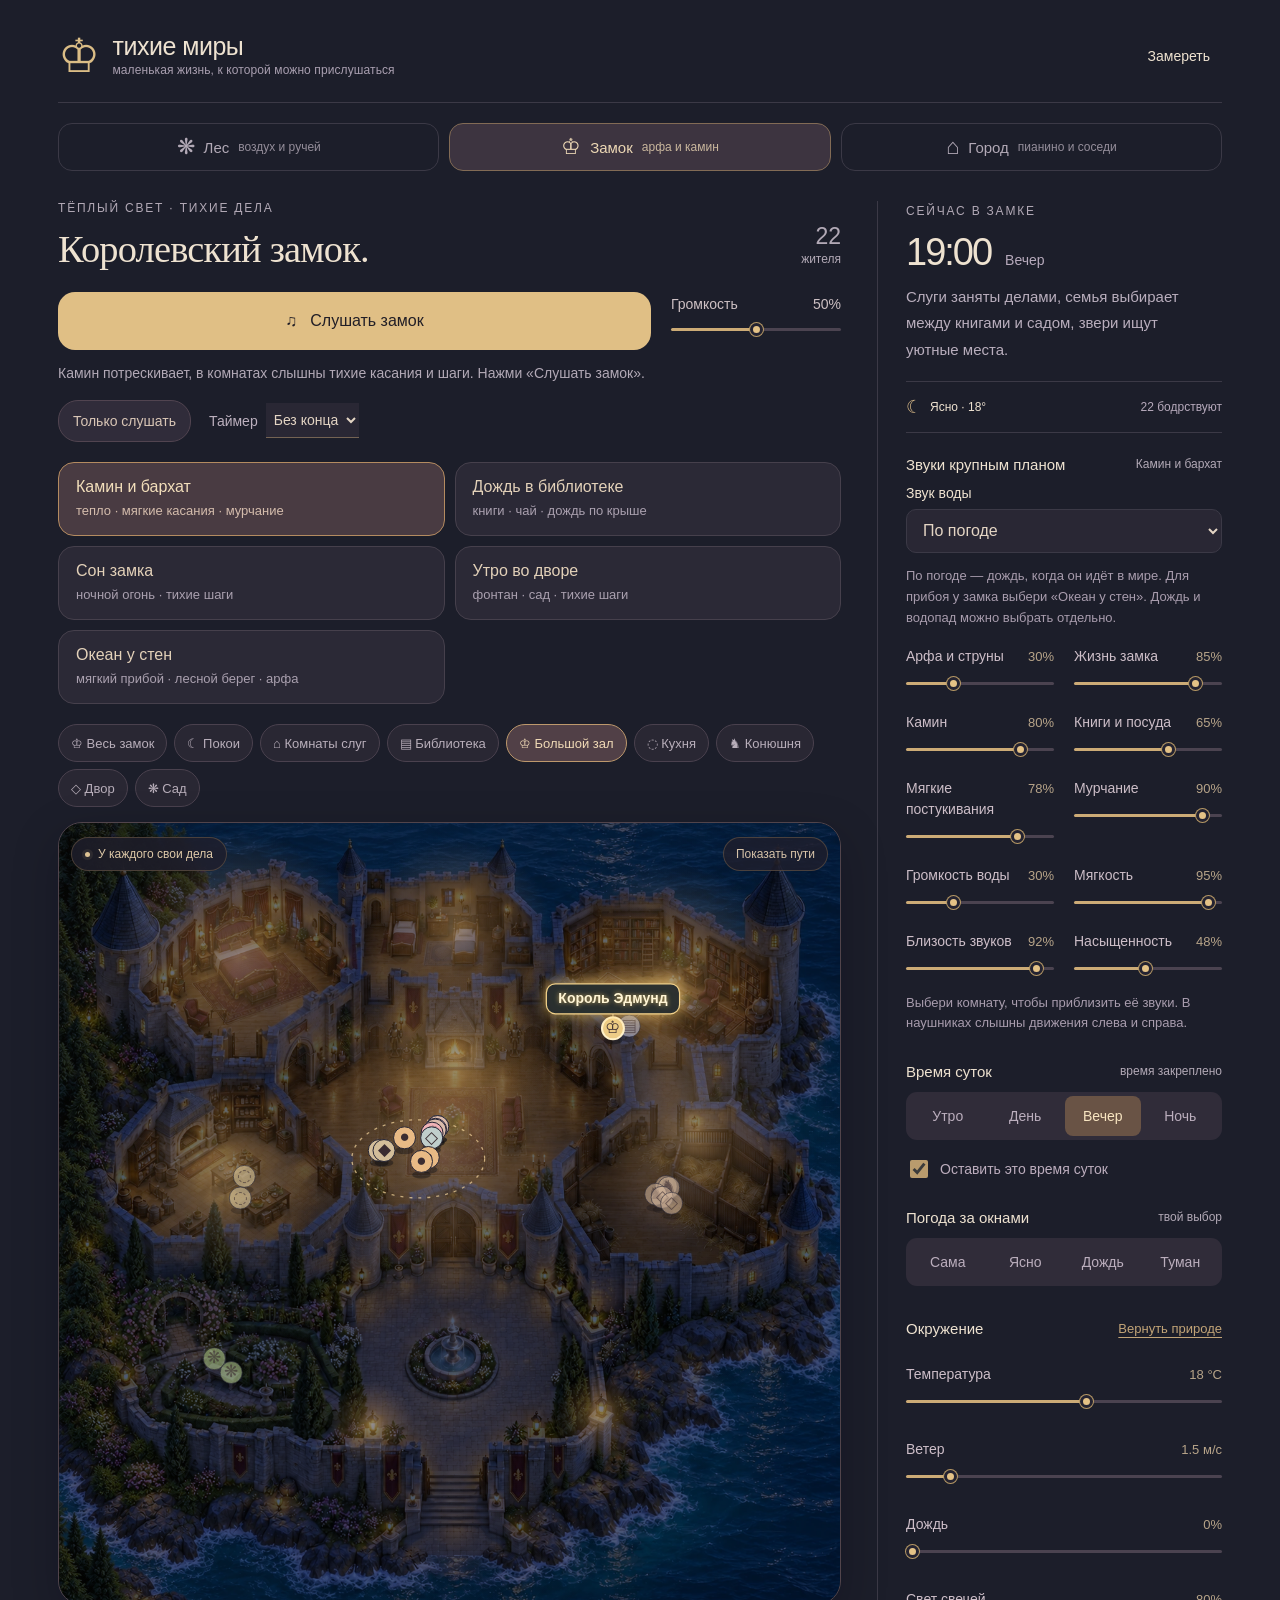
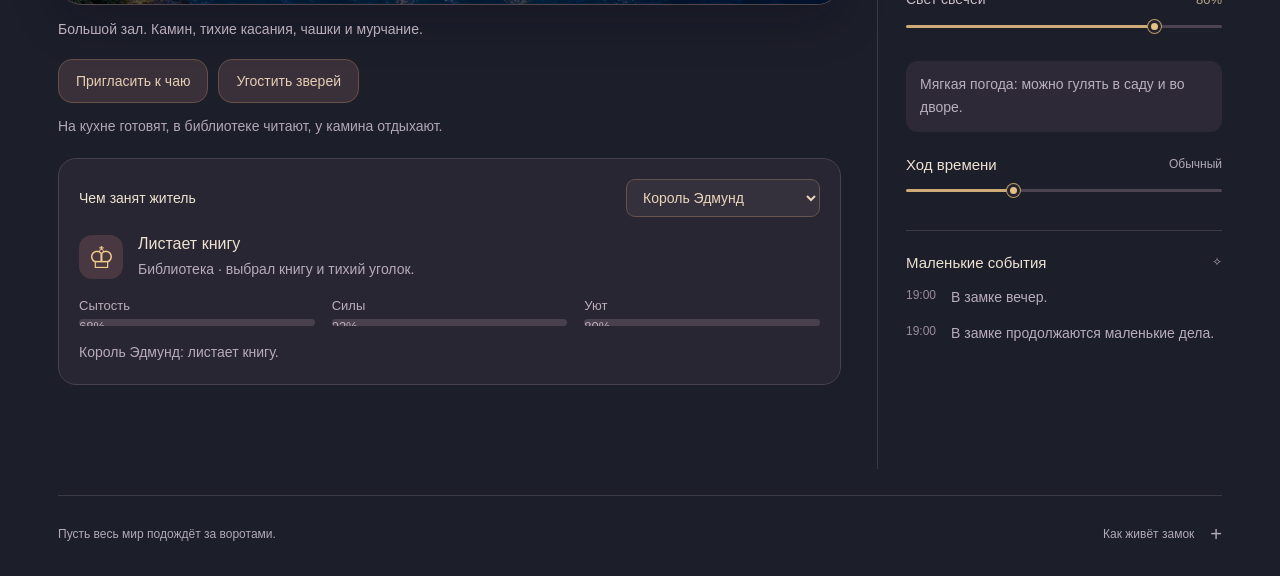
==== commit 8de9ac0d: "Bring soft rain to the city and add a wooded ocean coast to the castle Play the approved complete fo" ====
--- a/castle.html
+++ b/castle.html
@@ -4,7 +4,7 @@
  <meta charset="UTF-8"><meta name="viewport" content="width=device-width, initial-scale=1, viewport-fit=cover"><meta name="theme-color" content="#1c1e2a">
  <title>Королевский замок · тихие миры</title><meta name="description" content="Живой миниатюрный замок: королевская семья, слуги и звери. Камин, книги, мягкие постукивания и тихая музыка.">
  <link rel="icon" href="data:image/svg+xml,%3Csvg xmlns='http://www.w3.org/2000/svg' viewBox='0 0 48 48'%3E%3Crect width='48' height='48' rx='12' fill='%23252736'/%3E%3Cpath d='m9 16 8 6 7-12 7 12 8-6-4 20H13Z' fill='%23ddbd83'/%3E%3C/svg%3E">
- <link rel="stylesheet" href="style.css?v=6"><link rel="stylesheet" href="castle.css?v=6"><script type="module" src="castle-app.js?v=11"></script>
+ <link rel="stylesheet" href="style.css?v=6"><link rel="stylesheet" href="castle.css?v=6"><script type="module" src="castle-app.js?v=14"></script>
 <!-- Yandex.Metrika counter -->
 <script type="text/javascript">
     (function(m,e,t,r,i,k,a){
@@ -29,9 +29,9 @@
   <div class="listen-bar"><button class="listen-button" id="listen" aria-pressed="false"><span aria-hidden="true">♫</span><span id="listen-text">Слушать замок</span></button><div class="volume-control"><label for="volume">Громкость <output id="volume-value">50%</output></label><input id="volume" type="range" min="0" max="100" value="50"></div></div>
   <p class="audio-note" id="audio-note" role="status">Камин потрескивает, в комнатах слышны тихие касания и шаги. Нажми «Слушать замок».</p>
   <div class="radio-tools"><button class="radio-toggle" id="radio-mode" aria-pressed="false">Только слушать</button><label for="sleep-timer">Таймер <select id="sleep-timer"><option value="0">Без конца</option><option value="15">15 минут</option><option value="30">30 минут</option><option value="60">1 час</option><option value="120">2 часа</option></select></label><output id="timer-left"></output></div>
-  <div class="sound-scenes" role="group" aria-label="Атмосфера замка"><button data-preset="hearth" aria-pressed="false"><span>Камин и бархат</span><small>тепло · мягкие касания · мурчание</small></button><button data-preset="library" aria-pressed="false"><span>Дождь в библиотеке</span><small>книги · чай · дождь по крыше</small></button><button data-preset="night" aria-pressed="false"><span>Сон замка</span><small>ночной огонь · тихие шаги</small></button><button data-preset="morning" aria-pressed="false"><span>Утро во дворе</span><small>фонтан · сад · тихие шаги</small></button></div>
+  <div class="sound-scenes" role="group" aria-label="Атмосфера замка"><button data-preset="hearth" aria-pressed="false"><span>Камин и бархат</span><small>тепло · мягкие касания · мурчание</small></button><button data-preset="library" aria-pressed="false"><span>Дождь в библиотеке</span><small>книги · чай · дождь по крыше</small></button><button data-preset="night" aria-pressed="false"><span>Сон замка</span><small>ночной огонь · тихие шаги</small></button><button data-preset="morning" aria-pressed="false"><span>Утро во дворе</span><small>фонтан · сад · тихие шаги</small></button><button data-preset="coast" aria-pressed="false"><span>Океан у стен</span><small>мягкий прибой · лесной берег · арфа</small></button></div>
   <div class="room-list" id="room-list" role="group" aria-label="Где слушать"></div>
-  <div class="scene-wrap castle-scene"><div class="scene-badge"><span class="live-dot"></span><span id="scene-label">В замке вечер</span></div><canvas id="world" width="1000" height="1000" role="img" aria-label="Замок в разрезе с движущимися жителями. Выбери жителя на карте или в списке под ней."></canvas><p class="scene-loading" id="scene-loading">Зажигаем свечи…</p><button class="connections-toggle" id="paths" aria-pressed="false">Показать пути</button></div>
+  <div class="scene-wrap castle-scene"><div class="scene-badge"><span class="live-dot"></span><span id="scene-label">В замке вечер</span></div><canvas id="world" width="1000" height="1000" role="img" aria-label="Замок на лесном берегу океана в разрезе с движущимися жителями. Выбери жителя на карте или в списке под ней."></canvas><p class="scene-loading" id="scene-loading">Зажигаем свечи…</p><button class="connections-toggle" id="paths" aria-pressed="false">Показать пути</button></div>
   <p class="focus-description" id="focus-description">Весь замок. Звуки доносятся из разных комнат.</p>
   <div class="castle-actions"><button id="invite-tea">Пригласить к чаю</button><button id="feed-pets">Угостить зверей</button></div><p class="action-note" id="interaction-note" role="status">На кухне готовят, в библиотеке читают, у камина отдыхают.</p>
   <section class="agent-inspector" aria-labelledby="agent-heading"><div class="inspector-top"><h2 id="agent-heading">Чем занят житель</h2><select id="agent-select" aria-label="Выбрать жителя"></select></div><div class="agent-now"><span id="agent-glyph" aria-hidden="true">♔</span><div><p id="agent-action">Читает книгу</p><p id="agent-reason">Выбрал тихий уголок.</p></div></div><div class="needs"><div><span>Сытость</span><meter id="need-food" min="0" max="1" value=".8">80%</meter></div><div><span>Силы</span><meter id="need-energy" min="0" max="1" value=".8">80%</meter></div><div><span>Уют</span><meter id="need-comfort" min="0" max="1" value=".8">80%</meter></div></div><p class="agent-memory" id="agent-memory"></p></section>
@@ -39,7 +39,7 @@
  <aside class="forest-panel" aria-label="Настройки замка">
   <div class="panel-intro"><p class="eyebrow">СЕЙЧАС В ЗАМКЕ</p><div class="time-row"><span id="clock">19:00</span><span class="time-period" id="period">Вечер</span></div><p class="world-summary" id="world-summary">У каждого есть свои маленькие дела.</p></div>
   <div class="weather-status"><span id="weather-symbol" aria-hidden="true">☾</span><span id="weather-description">Тихий вечер</span><span class="agent-count"><span id="awake-count">22</span> бодрствуют</span></div>
-  <section class="control-section sound-mixer"><div class="control-heading"><h2>Звуки крупным планом</h2><span id="preset-name">Камин и бархат</span></div><div class="water-choice"><label for="water-mode">Звук воды</label><select id="water-mode" aria-describedby="water-help"><option value="0">По погоде</option><option value="1">Дождь по крыше</option><option value="2">Лесной водопад</option><option value="3">Морские волны</option><option value="4">Без воды</option></select><p id="water-help" class="range-help">По погоде — дождь, когда он идёт в мире. Дождь, водопад и море можно выбрать отдельно.</p></div><div class="mixer-grid" id="mixer-grid">
+  <section class="control-section sound-mixer"><div class="control-heading"><h2>Звуки крупным планом</h2><span id="preset-name">Камин и бархат</span></div><div class="water-choice"><label for="water-mode">Звук воды</label><select id="water-mode" aria-describedby="water-help"><option value="0">По погоде</option><option value="1">Дождь по крыше</option><option value="2">Лесной водопад</option><option value="3">Океан у стен</option><option value="4">Без воды</option></select><p id="water-help" class="range-help">По погоде — дождь, когда он идёт в мире. Для прибоя у замка выбери «Океан у стен». Дождь и водопад можно выбрать отдельно.</p></div><div class="mixer-grid" id="mixer-grid">
 <div><label for="music">Арфа и струны <output id="music-value">32%</output></label><input id="music" type="range" min="0" max="100" value="32"></div>
 <div><label for="world-volume">Жизнь замка <output id="world-volume-value">85%</output></label><input id="world-volume" type="range" min="0" max="100" value="85"></div>
 <div><label for="fire">Камин <output id="fire-value">65%</output></label><input id="fire" type="range" min="0" max="100" value="65"></div>
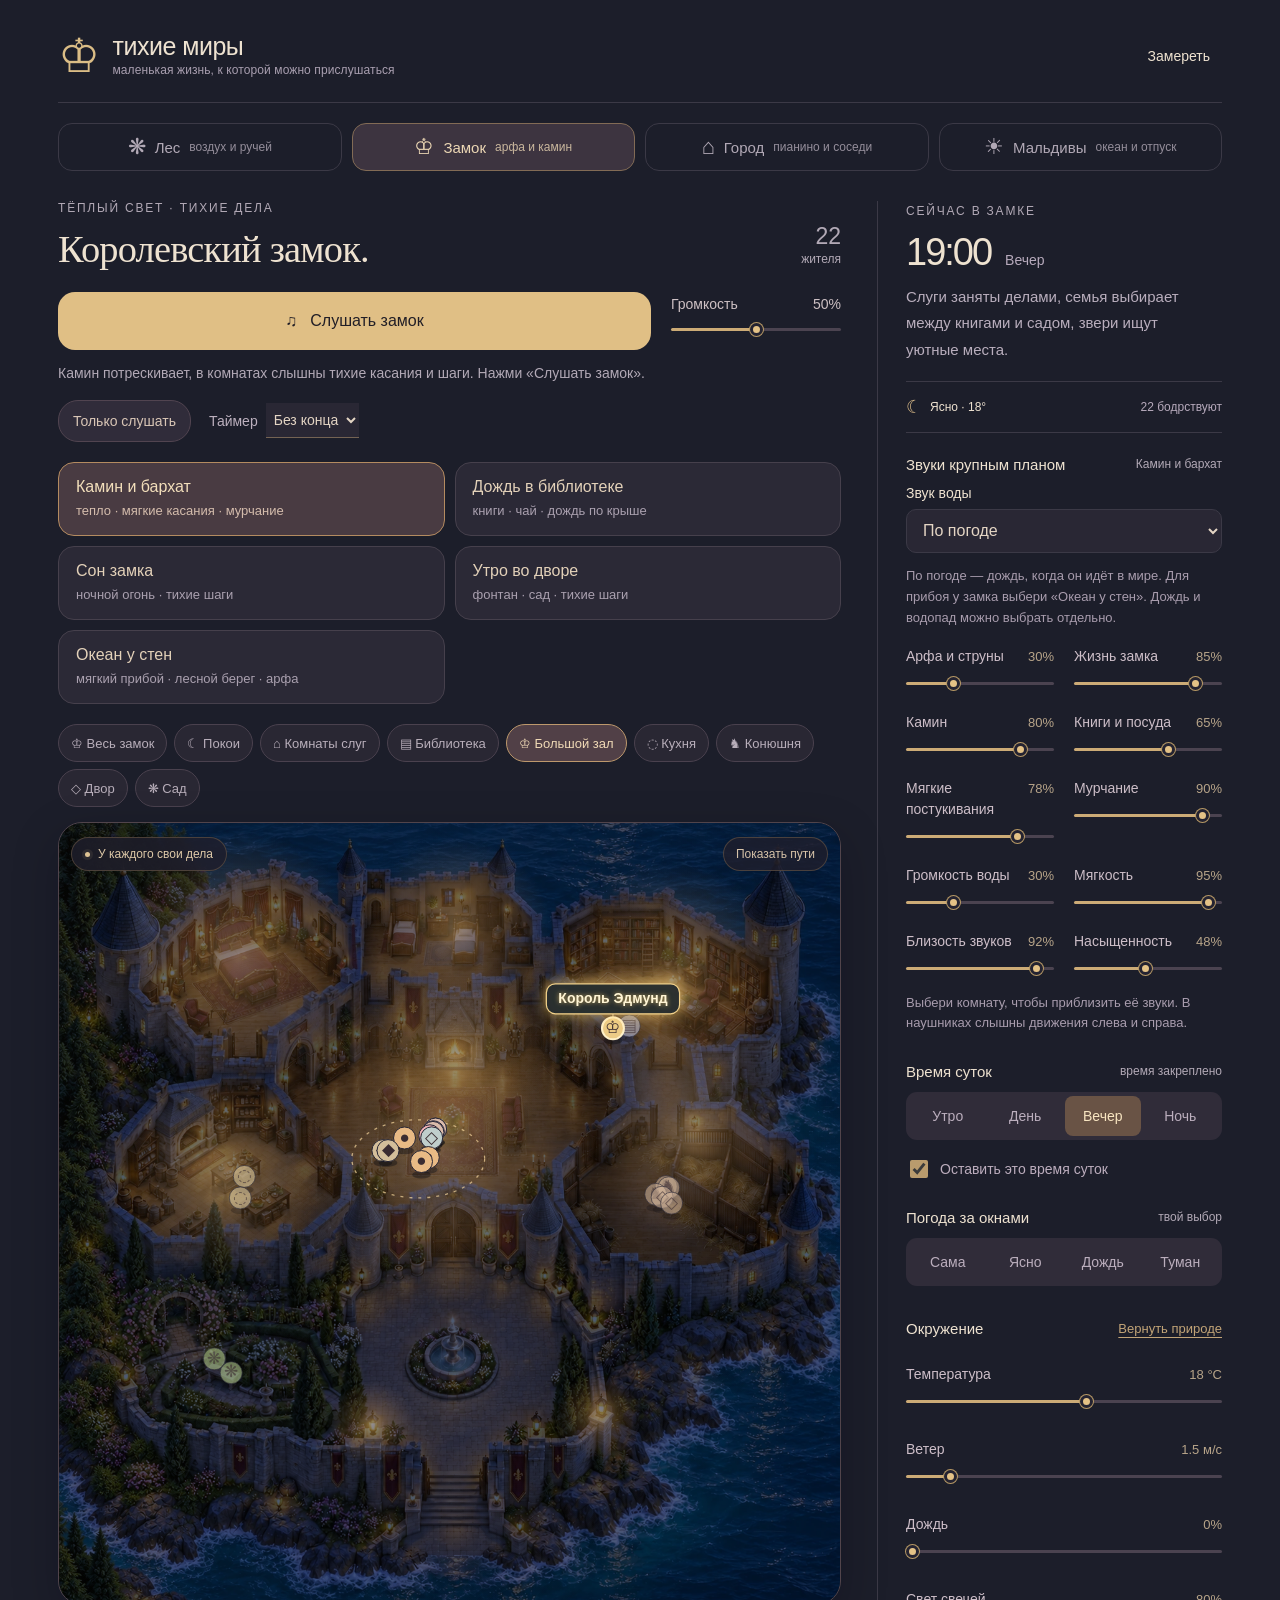
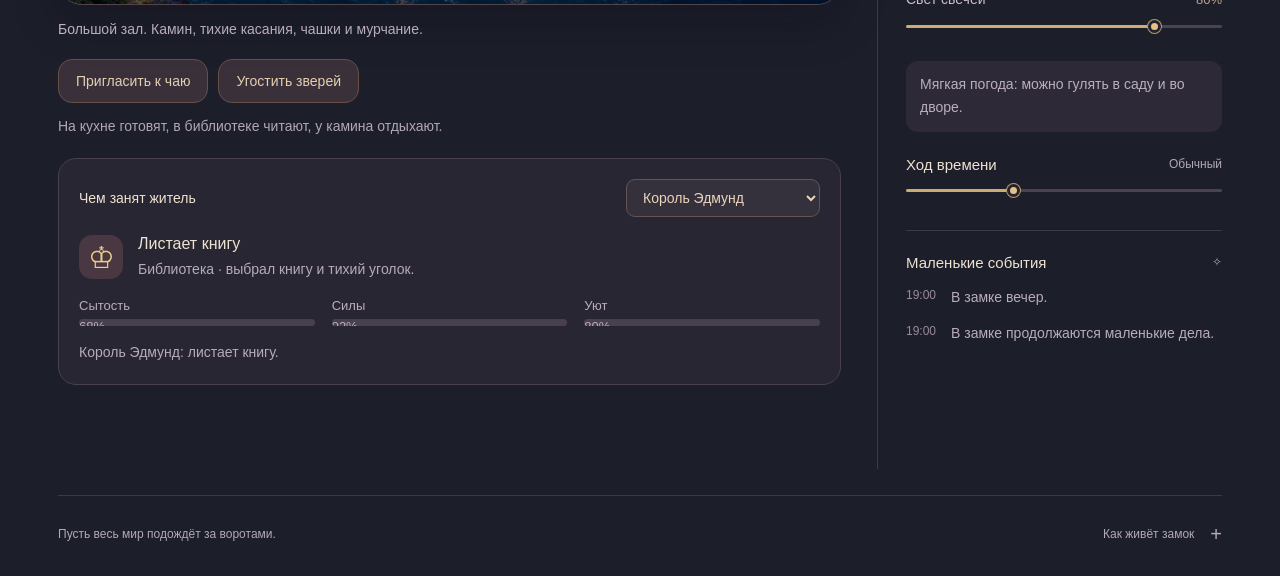
==== commit 9dacd95e: "Add Maldives as a living fourth Quiet World Add eight relaxing island activities with guests, staff," ====
--- a/castle.html
+++ b/castle.html
@@ -4,7 +4,7 @@
  <meta charset="UTF-8"><meta name="viewport" content="width=device-width, initial-scale=1, viewport-fit=cover"><meta name="theme-color" content="#1c1e2a">
  <title>Королевский замок · тихие миры</title><meta name="description" content="Живой миниатюрный замок: королевская семья, слуги и звери. Камин, книги, мягкие постукивания и тихая музыка.">
  <link rel="icon" href="data:image/svg+xml,%3Csvg xmlns='http://www.w3.org/2000/svg' viewBox='0 0 48 48'%3E%3Crect width='48' height='48' rx='12' fill='%23252736'/%3E%3Cpath d='m9 16 8 6 7-12 7 12 8-6-4 20H13Z' fill='%23ddbd83'/%3E%3C/svg%3E">
- <link rel="stylesheet" href="style.css?v=6"><link rel="stylesheet" href="castle.css?v=6"><script type="module" src="castle-app.js?v=14"></script>
+ <link rel="stylesheet" href="style.css?v=15"><link rel="stylesheet" href="castle.css?v=6"><script type="module" src="castle-app.js?v=14"></script>
 <!-- Yandex.Metrika counter -->
 <script type="text/javascript">
     (function(m,e,t,r,i,k,a){
@@ -22,7 +22,7 @@
 <noscript><div><img src="https://mc.yandex.ru/watch/113103435" style="position:absolute; left:-9999px;" alt="" /></div></noscript>
 <div class="app-shell">
  <header class="masthead"><a class="wordmark" href="./"><span class="mark" aria-hidden="true">♔</span><span>тихие миры<span class="wordmark-sub">маленькая жизнь, к которой можно прислушаться</span></span></a><button class="quiet-button" id="pause" aria-pressed="false">Замереть</button></header>
- <nav class="world-navigation" aria-label="Выбрать мир"><a href="./"><span aria-hidden="true">❋</span> Лес <small>воздух и ручей</small></a><a href="castle.html" aria-current="page"><span aria-hidden="true">♔</span> Замок <small>арфа и камин</small></a><a href="city.html"><span aria-hidden="true">⌂</span> Город <small>пианино и соседи</small></a></nav>
+ <nav class="world-navigation" aria-label="Выбрать мир"><a href="./"><span aria-hidden="true">❋</span> Лес <small>воздух и ручей</small></a><a href="castle.html" aria-current="page"><span aria-hidden="true">♔</span> Замок <small>арфа и камин</small></a><a href="city.html"><span aria-hidden="true">⌂</span> Город <small>пианино и соседи</small></a><a href="maldives.html"><span aria-hidden="true">☀</span> Мальдивы <small>океан и отпуск</small></a></nav>
  <main class="world-layout">
  <section class="world-section" aria-label="Жизнь замка">
   <div class="world-heading"><div><p class="eyebrow">ТЁПЛЫЙ СВЕТ · ТИХИЕ ДЕЛА</p><h1>Королевский замок.</h1></div><div class="world-number"><span>22</span><span>жителя</span></div></div>
--- a/style.css
+++ b/style.css
@@ -22,3 +22,6 @@
 @media(max-width:780px){.world-navigation{grid-template-columns:repeat(3,minmax(0,1fr))}.world-navigation a{padding:10px 5px;justify-content:center;font-size:14px}.world-navigation small{padding-left:0;text-align:center;font-size:10px;line-height:1.4}.world-navigation a>span{font-size:17px}}
 
 .water-choice{display:grid;grid-template-columns:1fr;gap:8px;margin:0 0 18px}.water-choice>label{font-size:14px;color:var(--ink)}.water-choice select{width:100%;min-height:44px;padding:10px 12px;font:inherit;font-size:16px;border:1px solid var(--line);border-radius:10px;color:var(--ink);background:var(--paper)}.water-choice .range-help{font-size:13px;line-height:1.6;margin:0;color:var(--muted)}
+
+/* Four worlds stay equally reachable on a phone. */
+@media(max-width:780px){.world-navigation{grid-template-columns:repeat(2,minmax(0,1fr))}}
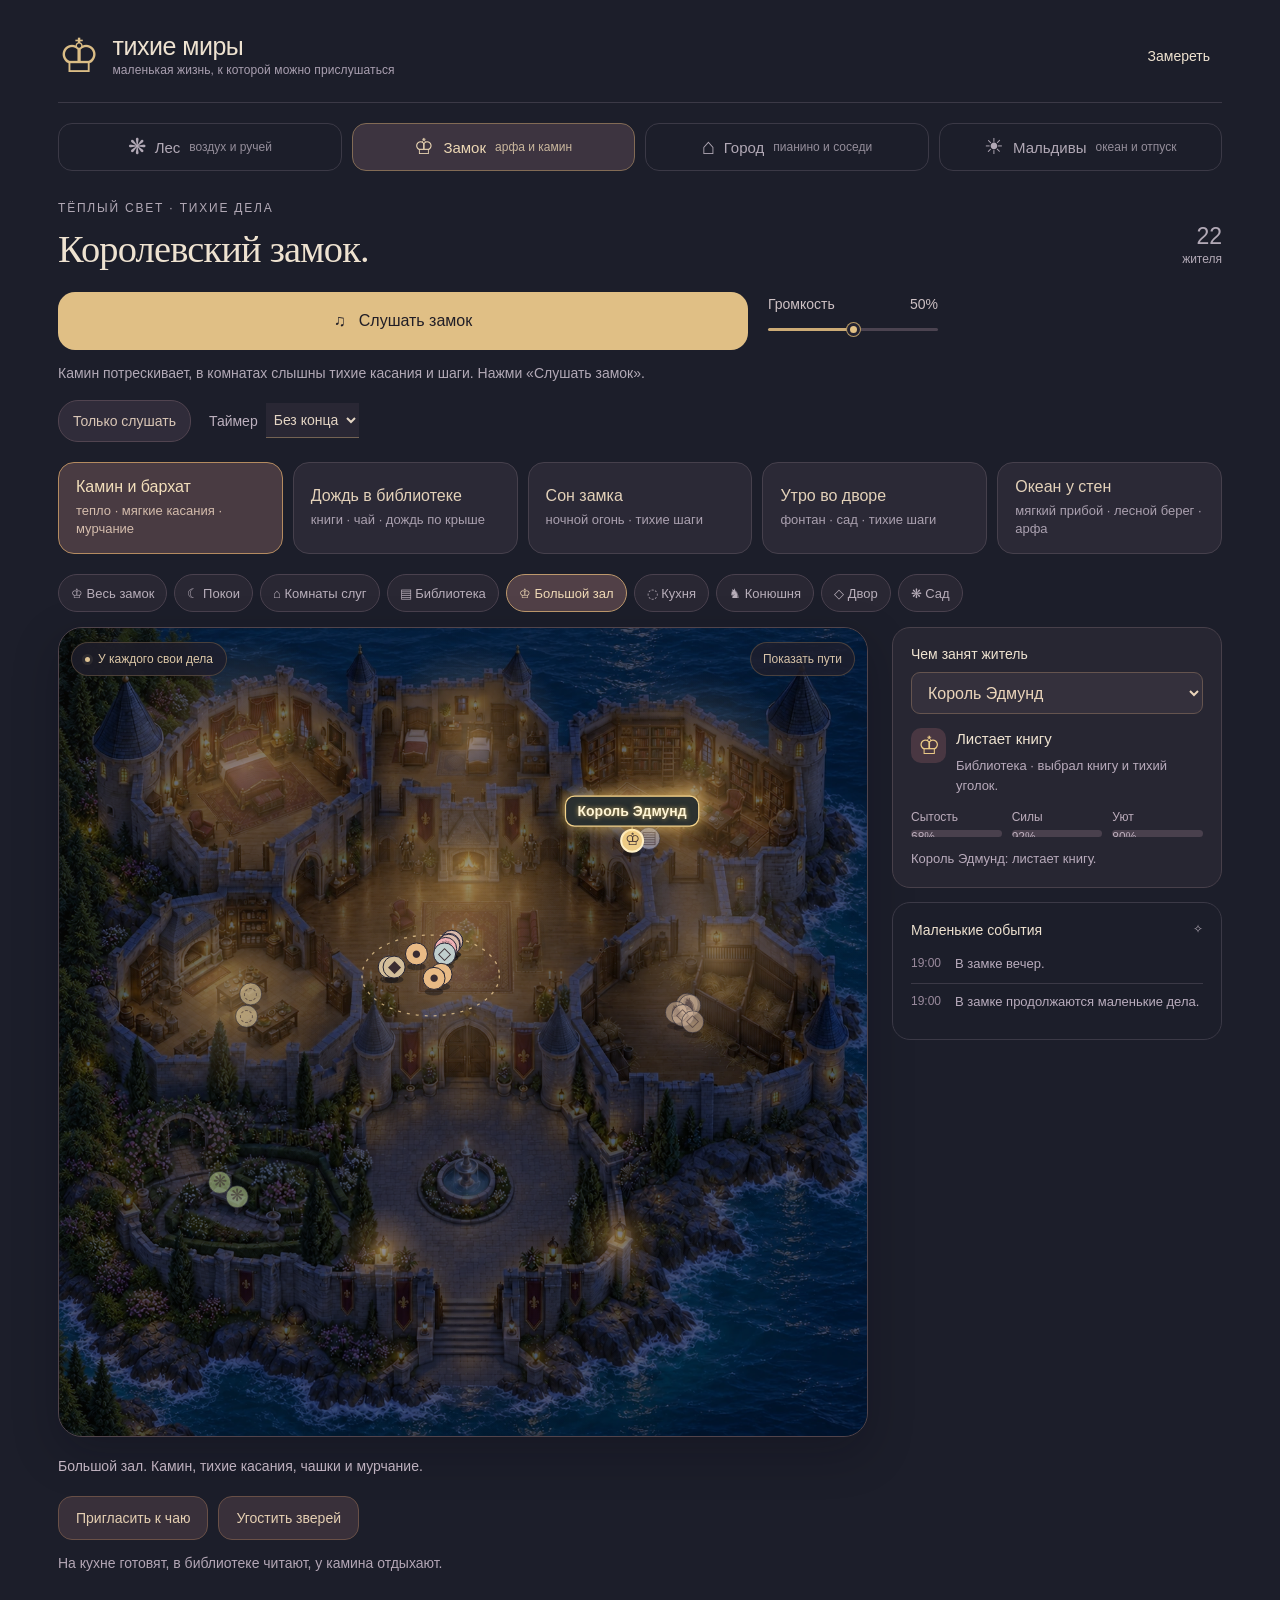
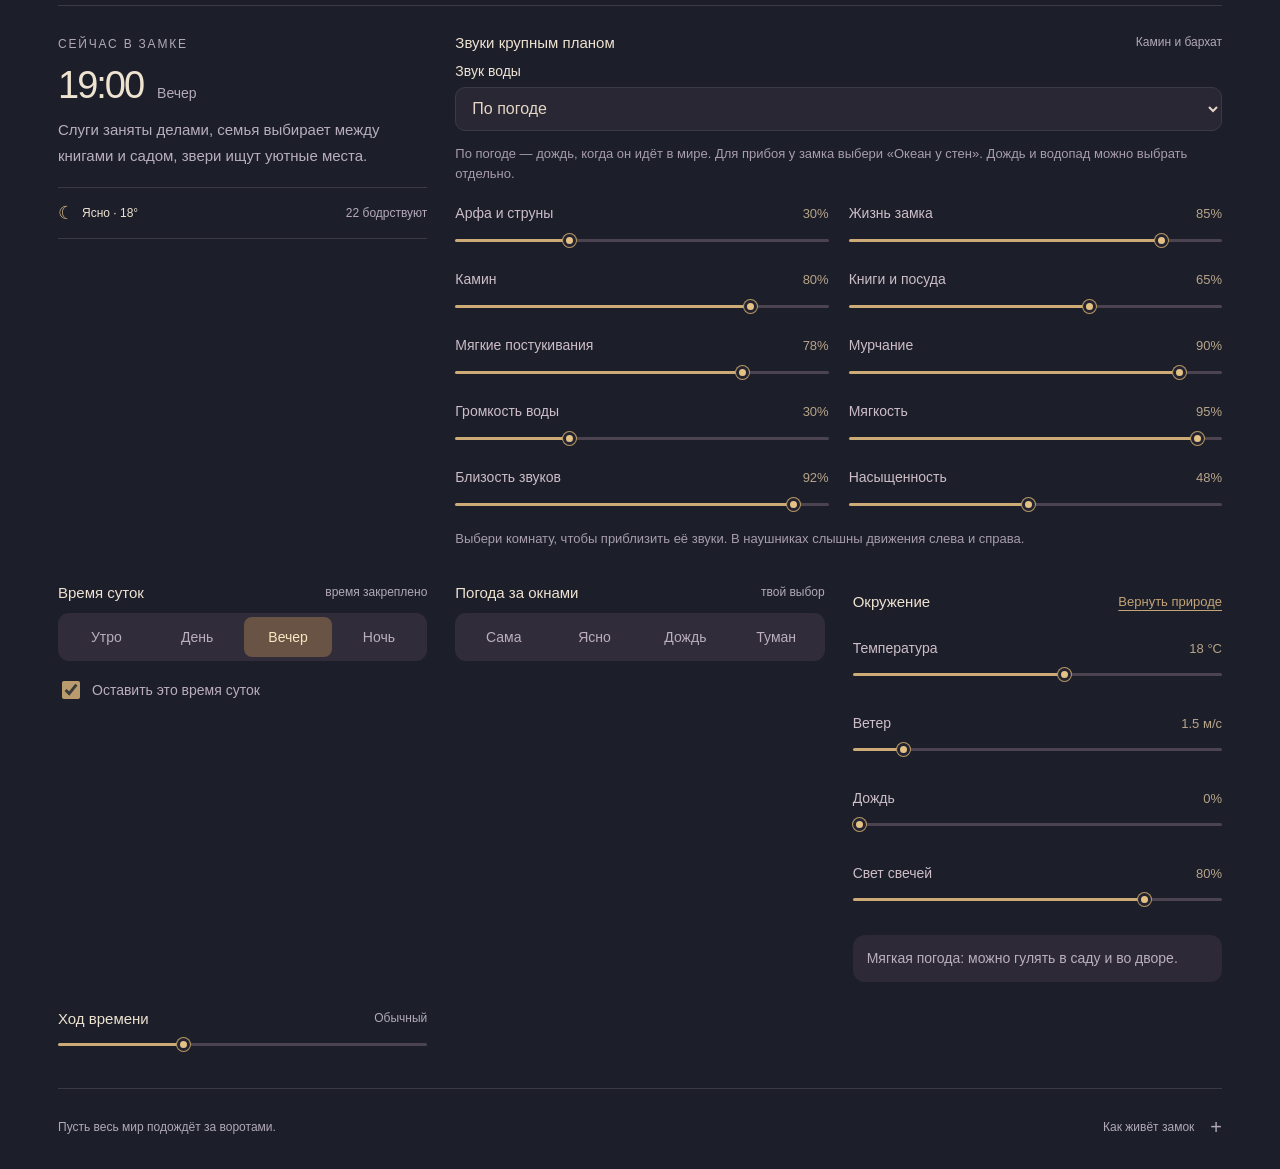
==== commit 04ad11b3: "Keep residents and events beside each world Move the existing resident inspector and event journal b" ====
--- a/castle.html
+++ b/castle.html
@@ -17,6 +17,7 @@
     ym(113103435, 'init', {ssr:true, webvisor:true, clickmap:true, ecommerce:"dataLayer", referrer: document.referrer, url: location.href, accurateTrackBounce:true, trackLinks:true});
 </script>
 <!-- /Yandex.Metrika counter -->
+<link rel="stylesheet" href="observation.css?v=16"><script type="module" src="observation.js?v=16"></script>
 </head>
 <body class="castle-page">
 <noscript><div><img src="https://mc.yandex.ru/watch/113103435" style="position:absolute; left:-9999px;" alt="" /></div></noscript>
@@ -31,15 +32,20 @@
   <div class="radio-tools"><button class="radio-toggle" id="radio-mode" aria-pressed="false">Только слушать</button><label for="sleep-timer">Таймер <select id="sleep-timer"><option value="0">Без конца</option><option value="15">15 минут</option><option value="30">30 минут</option><option value="60">1 час</option><option value="120">2 часа</option></select></label><output id="timer-left"></output></div>
   <div class="sound-scenes" role="group" aria-label="Атмосфера замка"><button data-preset="hearth" aria-pressed="false"><span>Камин и бархат</span><small>тепло · мягкие касания · мурчание</small></button><button data-preset="library" aria-pressed="false"><span>Дождь в библиотеке</span><small>книги · чай · дождь по крыше</small></button><button data-preset="night" aria-pressed="false"><span>Сон замка</span><small>ночной огонь · тихие шаги</small></button><button data-preset="morning" aria-pressed="false"><span>Утро во дворе</span><small>фонтан · сад · тихие шаги</small></button><button data-preset="coast" aria-pressed="false"><span>Океан у стен</span><small>мягкий прибой · лесной берег · арфа</small></button></div>
   <div class="room-list" id="room-list" role="group" aria-label="Где слушать"></div>
-  <div class="scene-wrap castle-scene"><div class="scene-badge"><span class="live-dot"></span><span id="scene-label">В замке вечер</span></div><canvas id="world" width="1000" height="1000" role="img" aria-label="Замок на лесном берегу океана в разрезе с движущимися жителями. Выбери жителя на карте или в списке под ней."></canvas><p class="scene-loading" id="scene-loading">Зажигаем свечи…</p><button class="connections-toggle" id="paths" aria-pressed="false">Показать пути</button></div>
+  <div class="observation-stage" id="observation"><div class="scene-column"><div class="scene-wrap castle-scene"><div class="scene-badge"><span class="live-dot"></span><span id="scene-label">В замке вечер</span></div><canvas id="world" width="1000" height="1000" role="img" aria-label="Замок на лесном берегу океана в разрезе с движущимися жителями. Выбери жителя на карте или в панели наблюдения."></canvas><p class="scene-loading" id="scene-loading">Зажигаем свечи…</p><button class="connections-toggle" id="paths" aria-pressed="false">Показать пути</button></div></div>
+<aside class="observation-panel" data-view="resident" aria-label="Наблюдать за жизнью">
+<div class="observation-tabs" role="group" aria-label="Что наблюдать" hidden><button type="button" data-view="resident" aria-pressed="true" aria-controls="resident-panel">Житель</button><button type="button" data-view="events" aria-pressed="false" aria-controls="journal-panel">События</button></div>
+<section id="resident-panel" class="agent-inspector" aria-labelledby="agent-heading"><div class="inspector-top"><h2 id="agent-heading">Чем занят житель</h2><select id="agent-select" aria-label="Выбрать жителя"></select></div><div class="agent-now"><span id="agent-glyph" aria-hidden="true">♔</span><div><p id="agent-action">Читает книгу</p><p id="agent-reason">Выбрал тихий уголок.</p></div></div><div class="needs"><div><span>Сытость</span><meter id="need-food" min="0" max="1" value=".8">80%</meter></div><div><span>Силы</span><meter id="need-energy" min="0" max="1" value=".8">80%</meter></div><div><span>Уют</span><meter id="need-comfort" min="0" max="1" value=".8">80%</meter></div></div><p class="agent-memory" id="agent-memory"></p></section>
+<section id="journal-panel" class="journal-section" aria-labelledby="journal-heading"><div class="control-heading"><h2 id="journal-heading">Маленькие события</h2><span aria-hidden="true">✧</span></div><ol class="event-list" id="events"></ol></section>
+</aside></div>
   <p class="focus-description" id="focus-description">Весь замок. Звуки доносятся из разных комнат.</p>
   <div class="castle-actions"><button id="invite-tea">Пригласить к чаю</button><button id="feed-pets">Угостить зверей</button></div><p class="action-note" id="interaction-note" role="status">На кухне готовят, в библиотеке читают, у камина отдыхают.</p>
-  <section class="agent-inspector" aria-labelledby="agent-heading"><div class="inspector-top"><h2 id="agent-heading">Чем занят житель</h2><select id="agent-select" aria-label="Выбрать жителя"></select></div><div class="agent-now"><span id="agent-glyph" aria-hidden="true">♔</span><div><p id="agent-action">Читает книгу</p><p id="agent-reason">Выбрал тихий уголок.</p></div></div><div class="needs"><div><span>Сытость</span><meter id="need-food" min="0" max="1" value=".8">80%</meter></div><div><span>Силы</span><meter id="need-energy" min="0" max="1" value=".8">80%</meter></div><div><span>Уют</span><meter id="need-comfort" min="0" max="1" value=".8">80%</meter></div></div><p class="agent-memory" id="agent-memory"></p></section>
+  
  </section>
- <aside class="forest-panel" aria-label="Настройки замка">
+ <aside class="forest-panel" aria-label="Настройки замка"><div class="environment-status">
   <div class="panel-intro"><p class="eyebrow">СЕЙЧАС В ЗАМКЕ</p><div class="time-row"><span id="clock">19:00</span><span class="time-period" id="period">Вечер</span></div><p class="world-summary" id="world-summary">У каждого есть свои маленькие дела.</p></div>
   <div class="weather-status"><span id="weather-symbol" aria-hidden="true">☾</span><span id="weather-description">Тихий вечер</span><span class="agent-count"><span id="awake-count">22</span> бодрствуют</span></div>
-  <section class="control-section sound-mixer"><div class="control-heading"><h2>Звуки крупным планом</h2><span id="preset-name">Камин и бархат</span></div><div class="water-choice"><label for="water-mode">Звук воды</label><select id="water-mode" aria-describedby="water-help"><option value="0">По погоде</option><option value="1">Дождь по крыше</option><option value="2">Лесной водопад</option><option value="3">Океан у стен</option><option value="4">Без воды</option></select><p id="water-help" class="range-help">По погоде — дождь, когда он идёт в мире. Для прибоя у замка выбери «Океан у стен». Дождь и водопад можно выбрать отдельно.</p></div><div class="mixer-grid" id="mixer-grid">
+  </div><section class="control-section sound-mixer"><div class="control-heading"><h2>Звуки крупным планом</h2><span id="preset-name">Камин и бархат</span></div><div class="water-choice"><label for="water-mode">Звук воды</label><select id="water-mode" aria-describedby="water-help"><option value="0">По погоде</option><option value="1">Дождь по крыше</option><option value="2">Лесной водопад</option><option value="3">Океан у стен</option><option value="4">Без воды</option></select><p id="water-help" class="range-help">По погоде — дождь, когда он идёт в мире. Для прибоя у замка выбери «Океан у стен». Дождь и водопад можно выбрать отдельно.</p></div><div class="mixer-grid" id="mixer-grid">
 <div><label for="music">Арфа и струны <output id="music-value">32%</output></label><input id="music" type="range" min="0" max="100" value="32"></div>
 <div><label for="world-volume">Жизнь замка <output id="world-volume-value">85%</output></label><input id="world-volume" type="range" min="0" max="100" value="85"></div>
 <div><label for="fire">Камин <output id="fire-value">65%</output></label><input id="fire" type="range" min="0" max="100" value="65"></div>
@@ -61,7 +67,7 @@
    <p class="climate-effect" id="climate-effect">За окнами тихо. Можно выйти в сад.</p>
   </section>
   <section class="control-section rhythm-section"><div class="control-heading"><label for="speed">Ход времени</label><output id="speed-value">Обычный</output></div><input id="speed" type="range" min="0" max="3" step="1" value="1"></section>
-  <section class="journal-section"><div class="control-heading"><h2>Маленькие события</h2><span aria-hidden="true">✧</span></div><ol class="event-list" id="events"></ol></section>
+  
  </aside>
  </main>
  <footer><span>Пусть весь мир подождёт за воротами.</span><button class="about-toggle" id="about-toggle" aria-expanded="false" aria-controls="about">Как живёт замок <span aria-hidden="true">+</span></button></footer>
--- a/observation.css
+++ b/observation.css
@@ -0,0 +1,134 @@
+/* The world, its residents and its journal share one observation area. */
+.app-shell .world-layout { display:block; }
+.observation-stage {
+  display:grid;
+  grid-template-columns:minmax(0,1fr) 330px;
+  gap:24px;
+  align-items:start;
+  margin:0 0 18px;
+  scroll-margin-top:16px;
+}
+.scene-column { min-width:0; position:sticky; top:16px; }
+.observation-stage .scene-wrap {
+  margin:0 auto;
+  max-width:calc(100svh - 32px);
+}
+.observation-panel {
+  min-width:0;
+  position:sticky;
+  top:16px;
+  max-height:calc(100svh - 32px);
+  overflow:auto;
+  scrollbar-width:thin;
+  scrollbar-color:var(--muted) transparent;
+  display:grid;
+  gap:14px;
+}
+.observation-panel .agent-inspector {
+  margin:0;
+  padding:18px;
+}
+.observation-panel .inspector-top { flex-direction:column; align-items:stretch; gap:10px; }
+.observation-panel .inspector-top h2 { font-size:14px; }
+.observation-panel .inspector-top select { width:100%; max-width:100%; min-height:42px; font-size:16px; }
+.observation-panel .agent-now { gap:10px; margin:14px 0; align-items:flex-start; }
+.observation-panel .agent-now p { font-size:15px; line-height:1.5; }
+.observation-panel .agent-now>span { width:35px; height:35px; font-size:25px; border-radius:10px; }
+.observation-panel #agent-reason { font-size:13px; line-height:1.55; }
+.observation-panel .needs { gap:10px; }
+.observation-panel .needs>div { font-size:12px; }
+.observation-panel .agent-memory { font-size:13px; line-height:1.55; margin-top:12px; }
+.observation-panel .journal-section {
+  margin:0;
+  padding:18px;
+  border:1px solid var(--line);
+  border-radius:18px;
+  background:var(--paper);
+}
+.observation-panel .control-heading { align-items:center; }
+.observation-panel .control-heading h2 { font-size:14px; }
+.observation-panel .event-list { min-height:0; }
+.observation-panel .event-list li { font-size:13px; line-height:1.6; grid-template-columns:36px 1fr; gap:8px; padding:8px 0; }
+.observation-panel .event-list li+li { border-top:1px solid var(--line); }
+.observation-panel .event-list [role=button]:focus-visible { outline-offset:1px; border-radius:5px; }
+.observation-tabs { display:none; }
+.app-shell .forest-panel {
+  display:grid;
+  grid-template-columns:repeat(3,minmax(0,1fr));
+  gap:28px;
+  padding:28px 0 0;
+  margin:30px 0 0;
+  border-left:0;
+  border-top:1px solid var(--line);
+  align-items:start;
+}
+.forest-panel .environment-status { min-width:0; }
+.forest-panel .environment-status .time-row { position:static; margin:8px 0 0; }
+.forest-panel .world-summary { max-width:none; }
+.forest-panel .control-section { padding-top:0; }
+.forest-panel .sound-mixer { grid-column:span 2; }
+.forest-panel .rhythm-section { grid-column:auto; }
+.forest-panel .climate-section { grid-column:auto; }
+.forest-panel .forest-note { grid-column:1/-1; margin-top:0; }
+.world-section>.listen-bar { max-width:880px; }
+.world-section>.sound-scenes { grid-template-columns:repeat(auto-fit,minmax(160px,1fr)); }
+.radio-mode .observation-panel { display:none; }
+.radio-mode .observation-stage { grid-template-columns:minmax(0,1fr); }
+
+@media(max-width:1100px) and (min-width:781px) {
+  .observation-stage { grid-template-columns:minmax(0,1fr) 300px; gap:18px; }
+  .app-shell .forest-panel { grid-template-columns:repeat(2,minmax(0,1fr)); gap:24px; }
+  .forest-panel .sound-mixer { grid-column:auto; }
+}
+
+@media(max-width:780px) {
+  .observation-stage { display:block; margin-bottom:18px; scroll-margin-top:8px; }
+  .scene-column { position:relative; top:auto; }
+  .observation-stage .scene-wrap { max-width:min(100%, max(220px, calc(100svh - 286px))); }
+  .observation-panel {
+    position:static;
+    max-height:none;
+    overflow:visible;
+    display:block;
+    margin-top:12px;
+    border:1px solid var(--line);
+    border-radius:16px;
+    background:var(--paper);
+  }
+  .observation-tabs {
+    display:grid;
+    grid-template-columns:1fr 1fr;
+    gap:4px;
+    padding:4px;
+    border-bottom:1px solid var(--line);
+  }
+  .observation-tabs button { min-height:40px; border-radius:11px; padding:8px; background:transparent; color:var(--muted); font-size:14px; }
+  .observation-tabs button[aria-pressed=true] { background:var(--line); color:var(--ink); }
+  .observation-panel .agent-inspector,
+  .observation-panel .journal-section {
+    height:218px;
+    overflow-y:auto;
+    overscroll-behavior-y:contain;
+    scrollbar-width:thin;
+    margin:0;
+    padding:12px 14px;
+    border:0;
+    border-radius:0 0 15px 15px;
+  }
+  .observation-panel:has(.observation-tabs:not([hidden]))[data-view=resident] .journal-section,
+  .observation-panel:has(.observation-tabs:not([hidden]))[data-view=events] .agent-inspector { display:none; }
+  .observation-panel .inspector-top { display:block; }
+  .observation-panel .inspector-top h2 { display:none; }
+  .observation-panel .inspector-top select { min-height:38px; padding:7px 9px; }
+  .observation-panel .agent-now { margin:10px 0; }
+  .observation-panel .agent-now>span { width:30px; height:30px; font-size:23px; }
+  .observation-panel .agent-now p { font-size:14px; line-height:1.45; }
+  .observation-panel #agent-reason { font-size:12px; line-height:1.45; }
+  .observation-panel .agent-memory { font-size:12px; margin:10px 0 0; line-height:1.45; }
+  .observation-panel .event-list li { font-size:13px; }
+  .observation-panel .journal-section .control-heading { margin-bottom:2px; }
+  .app-shell .forest-panel { grid-template-columns:repeat(2,minmax(0,1fr)); gap:24px 18px; padding-top:24px; }
+  .forest-panel .environment-status,.forest-panel .sound-mixer,.forest-panel .climate-section,.forest-panel .rhythm-section { grid-column:1/-1; }
+  .world-section>.sound-scenes { grid-template-columns:repeat(2,minmax(0,1fr)); }
+  .radio-mode .observation-stage .scene-wrap { max-width:100%; }
+}
